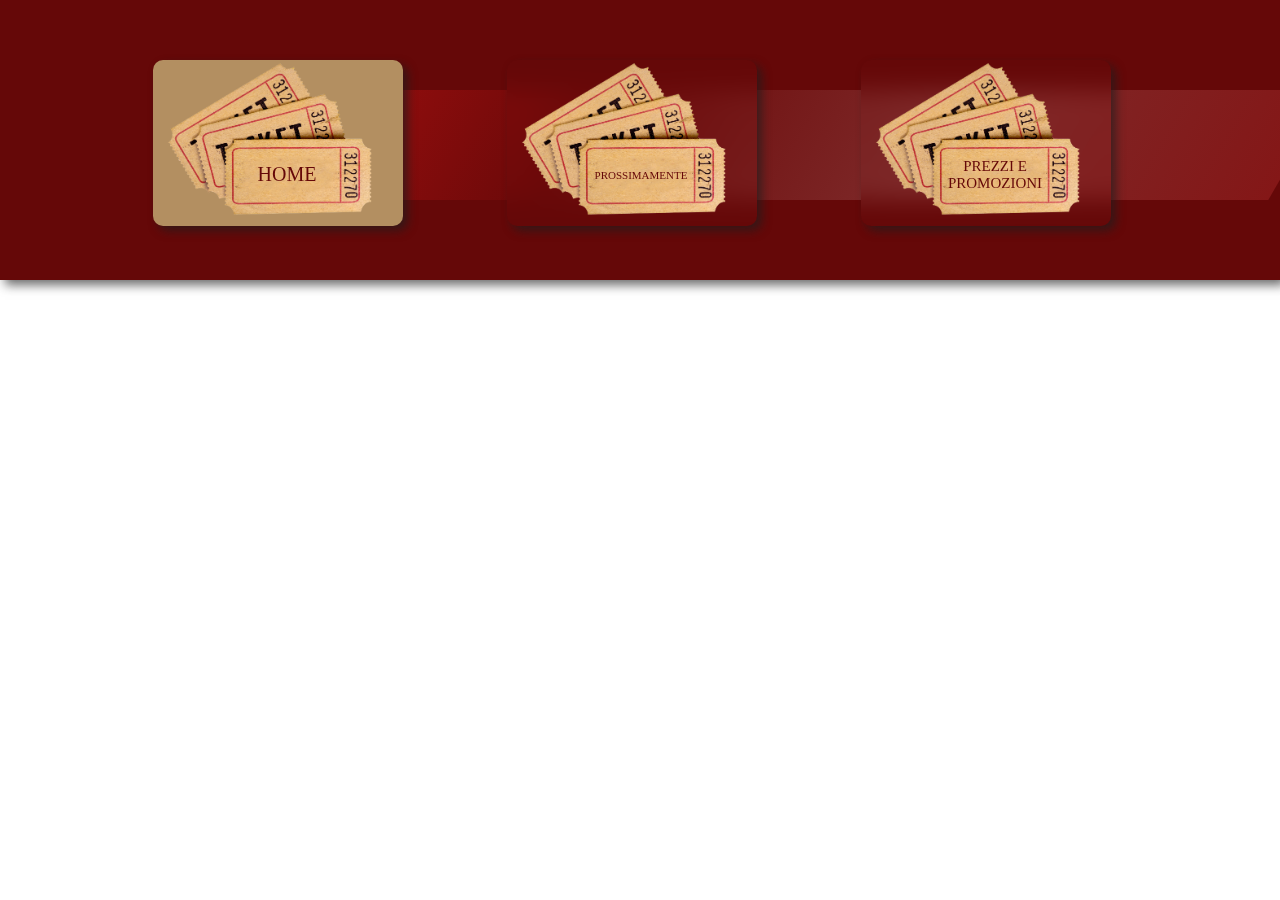
==== index.html @ fdd69c12 "1st commit" ====
<!DOCTYPE html>
<html lang="en">
<head>
    <meta charset="UTF-8">
    <meta http-equiv="X-UA-Compatible" content="IE=edge">
    <meta name="viewport" content="width=device-width, initial-scale=1.0">
    <title>Cinema Golden</title>

    <link rel="stylesheet" href="/style/style.css">
</head>
<body>
    <!-- NAVBAR -->
    <section id="navbar-section">
        <div class="navbar-container">

            <div class="background-line">
                
            </div>
            <div class="navbar-container-link">
                <!-- home -->
               <a id="home-link" name="home-link" href="/index.html">
                <div class="navbar-container-link-element">
                    <label id="home-label" for="home-link">home</label>
                    <img class="current" src="/images/nav ticket section.png" alt="">
                </div>
               </a>
               <!-- prossimamente -->
               <a id="prossimamente-link" name="prossimamente-link" href="/pages/prossimamente.html">
                <div class="navbar-container-link-element">
                    <label id="prossimamente-label" for="prossimamente-link">prossimamente</label>
                    <img src="/images/nav ticket section.png" alt="">
                </div>
               </a>
               <!-- prezzi e promozioni -->
               <a id="prezzi-link" name="prezzi-link" href="/pages/prezzi.html">
                <div class="navbar-container-link-element">
                    <label id="prezzi-label" for="prezzi-link">prezzi e promozioni</label>
                    <img src="/images/nav ticket section.png" alt="">
                </div>
               </a>

            </div>
        </div>
    </section>
</body>
</html>
---- style/style.css ----
* {
  margin: 0;
  padding: 0;
  box-sizing: border-box;
}

#navbar-section .navbar-container {
  background-color: #650808;
  position: fixed;
  width: 100vw;
  height: 280px;
  box-shadow: 5px 5px 10px rgba(30, 30, 30, 0.658);
}
@media screen and (max-width: 768px) {
  #navbar-section .navbar-container {
    height: 200px;
  }
}
#navbar-section .navbar-container .background-line {
  background: linear-gradient(to right, rgb(170, 16, 16), rgb(107, 9, 9), rgb(126, 41, 41), rgb(132, 23, 23));
  height: 110px;
  width: 1100px;
  position: relative;
  top: 90px;
  left: 200px;
  transform: skewX(-30deg);
}
@media screen and (max-width: 768px) {
  #navbar-section .navbar-container .background-line {
    width: 725px;
    height: 63px;
    top: 70px;
    left: 20px;
  }
}
#navbar-section .navbar-container-link {
  display: flex;
  align-items: center;
  justify-content: center;
  position: relative;
  bottom: 50px;
  right: 60px;
}
@media screen and (max-width: 768px) {
  #navbar-section .navbar-container-link {
    bottom: 20px;
  }
}
#navbar-section .navbar-container-link a {
  text-decoration: none;
}
#navbar-section .navbar-container-link a:hover img {
  background-color: #b38f61;
}
#navbar-section .navbar-container-link-element {
  display: flex;
  align-items: center;
}
#navbar-section .navbar-container-link-element img {
  width: 250px;
  z-index: 1;
  border-radius: 10px;
  box-shadow: 5px 5px 10px rgba(30, 30, 30, 0.658);
  -webkit-backdrop-filter: blur(12px);
          backdrop-filter: blur(12px);
}
@media screen and (max-width: 768px) {
  #navbar-section .navbar-container-link-element img {
    width: 170px;
  }
}
#navbar-section .navbar-container-link-element .current {
  background-color: #b38f61;
}
#navbar-section .navbar-container-link-element .current:hover {
  background-color: #8f7048;
}
#navbar-section .navbar-container-link-element label {
  text-transform: uppercase;
  position: relative;
  left: 186px;
  top: 32px;
  z-index: 2;
  cursor: pointer;
  color: #650808;
  width: 104px;
  height: 52px;
  display: flex;
  align-items: center;
  justify-content: center;
  text-align: center;
}
#navbar-section .navbar-container-link-element #home-label {
  font-size: 20px;
}
#navbar-section .navbar-container-link-element #prossimamente-label {
  font-size: 11px;
}
#navbar-section .navbar-container-link-element #prezzi-label {
  font-size: 15px;
}/*# sourceMappingURL=style.css.map */
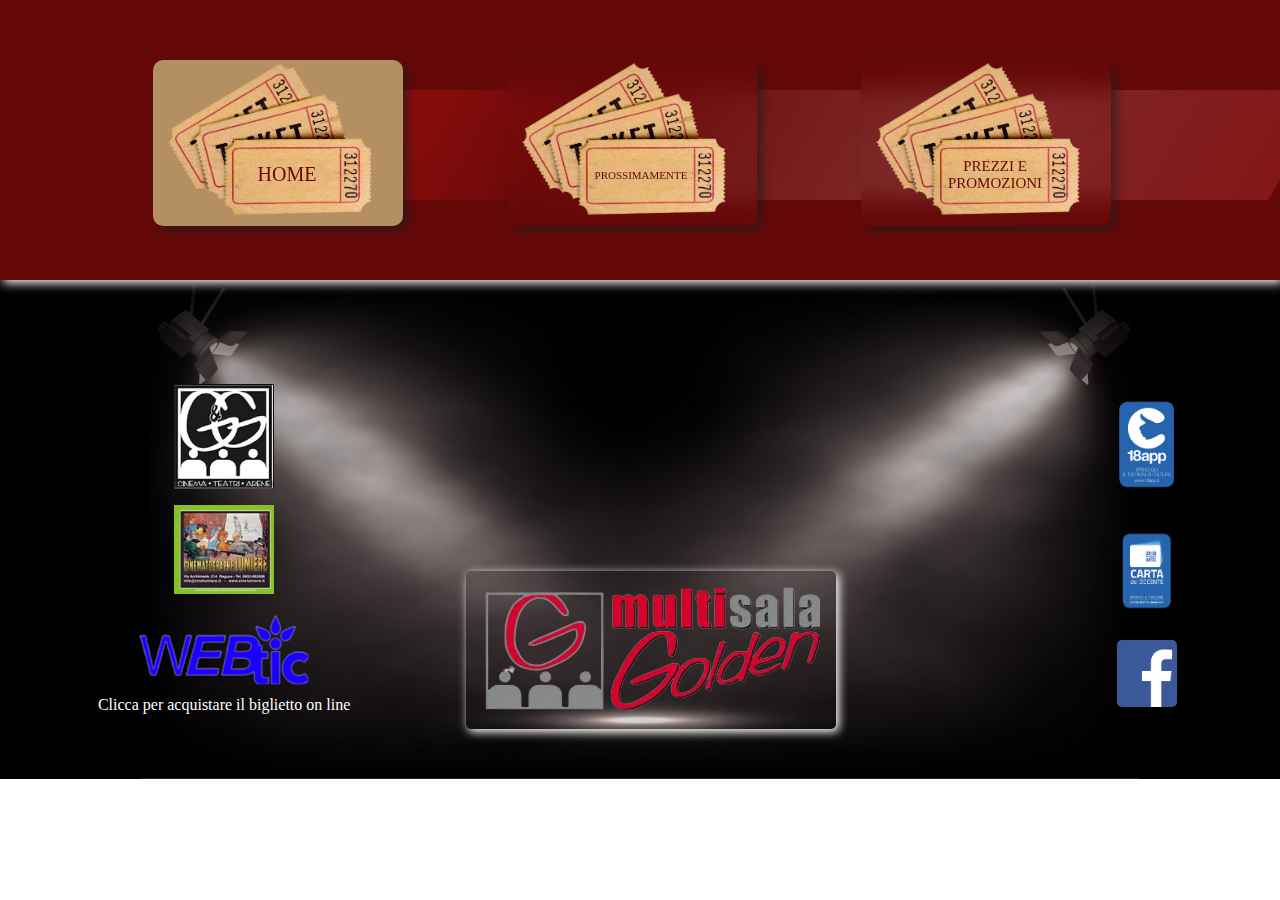
==== commit 7ca3e141: "hero section" ====
--- a/index.html
+++ b/index.html
@@ -42,5 +42,46 @@
             </div>
         </div>
     </section>
+
+<!-- HERO SECTION -->
+    <section id="hero-section">
+        <div class="hero-section-container">
+            <div class="hero-section-container-img">
+                <!-- left -->
+                <div class="hero-section-container-img-left">
+                    <img id="hero-section-black-logo-img" src="/images/black logo .png" alt="black cinema golden logo">
+                    <img id="hero-section-lumiere-img" src="/images/lumiere.png" alt="cinema lumiere">
+                    <!-- prenotazioni -->
+                    <div class="prenotation">
+                        <a id="prenotation-link" name="prenotation-link" href="https://www.webtic.it/#/shopping?action=loadLocal&localId=5353"><img id="hero-section-webtic-img" src="/images/webtic.png" alt="webtic"></a>
+                        <label for="prenotation-link">Clicca per acquistare il biglietto on line</label>
+                    </div>
+                    
+                </div>
+                <!-- center -->
+                <div class="hero-section-container-img-center">
+                    <img id="hero-section-logo-img" src="/images/logo no bg.png" alt="cinema golden logo">
+                </div>
+                <!-- right -->
+                <div class="hero-section-container-img-right">
+                    <!-- 18app -->
+                    <a href="https://www.18app.italia.it/#!/">
+                        <img id="hero-section-18app-img" src="/images/18app.png" alt="18App">
+                    </a>
+                    <!-- carta docente -->
+                    <a href="https://www.cartadeldocente.istruzione.it/#/">
+                        <img id="hero-section-carta-docente-img" src="/images/carta docente.png" alt="carta docente">
+                    </a>
+
+                    <a href="https://www.facebook.com/multisala.golden/">
+                        <img id="hero-section-fb-img" src="/images/fblogo.png" alt="facebook">
+                    </a>
+
+                </div>
+
+               
+            </div>
+        </div>
+    </section>
 </body>
 </html>--- a/style/style.css
+++ b/style/style.css
@@ -2,6 +2,10 @@
   margin: 0;
   padding: 0;
   box-sizing: border-box;
+}
+
+section {
+  overflow: hidden;
 }
 
 #navbar-section .navbar-container {
@@ -9,11 +13,19 @@
   position: fixed;
   width: 100vw;
   height: 280px;
-  box-shadow: 5px 5px 10px rgba(30, 30, 30, 0.658);
+  box-shadow: 2.5px 2.5px 10px #fff;
 }
 @media screen and (max-width: 768px) {
   #navbar-section .navbar-container {
     height: 200px;
+    width: 768px;
+  }
+}
+@media screen and (max-width: 376px) {
+  #navbar-section .navbar-container {
+    height: 520px;
+    width: 375px;
+    position: initial;
   }
 }
 #navbar-section .navbar-container .background-line {
@@ -28,9 +40,32 @@
 @media screen and (max-width: 768px) {
   #navbar-section .navbar-container .background-line {
     width: 725px;
-    height: 63px;
-    top: 70px;
+    height: 100px;
+    top: 57px;
     left: 20px;
+  }
+}
+@media screen and (max-width: 376px) {
+  #navbar-section .navbar-container .background-line {
+    -webkit-animation: up-down 5s alternate infinite;
+            animation: up-down 5s alternate infinite;
+    transition: all 2s;
+  }
+  @-webkit-keyframes up-down {
+    from {
+      top: 57px;
+    }
+    to {
+      top: 370px;
+    }
+  }
+  @keyframes up-down {
+    from {
+      top: 57px;
+    }
+    to {
+      top: 370px;
+    }
   }
 }
 #navbar-section .navbar-container-link {
@@ -43,7 +78,13 @@
 }
 @media screen and (max-width: 768px) {
   #navbar-section .navbar-container-link {
-    bottom: 20px;
+    bottom: 65px;
+  }
+}
+@media screen and (max-width: 376px) {
+  #navbar-section .navbar-container-link {
+    flex-direction: column;
+    gap: 1rem;
   }
 }
 #navbar-section .navbar-container-link a {
@@ -67,6 +108,7 @@
 @media screen and (max-width: 768px) {
   #navbar-section .navbar-container-link-element img {
     width: 170px;
+    padding: 2.5rem;
   }
 }
 #navbar-section .navbar-container-link-element .current {
@@ -90,12 +132,156 @@
   justify-content: center;
   text-align: center;
 }
+@media screen and (max-width: 768px) {
+  #navbar-section .navbar-container-link-element label {
+    top: 47px;
+    left: 140px;
+    color: #f2c78d;
+  }
+}
 #navbar-section .navbar-container-link-element #home-label {
   font-size: 20px;
 }
 #navbar-section .navbar-container-link-element #prossimamente-label {
   font-size: 11px;
 }
+@media screen and (max-width: 768px) {
+  #navbar-section .navbar-container-link-element #prossimamente-label {
+    font-size: 17px;
+  }
+}
 #navbar-section .navbar-container-link-element #prezzi-label {
   font-size: 15px;
+}
+@media screen and (max-width: 768px) {
+  #navbar-section .navbar-container-link-element #prezzi-label {
+    font-size: 13px;
+  }
+}
+
+#hero-section .hero-section-container {
+  width: 100vw;
+  margin-top: 279px;
+  height: 500px;
+  display: flex;
+  align-items: center;
+  background-image: url(/images/dark\ projector\ .jpg);
+  background-repeat: no-repeat;
+  background-position: center;
+  background-size: contain;
+  background-color: black;
+}
+@media screen and (max-width: 768px) {
+  #hero-section .hero-section-container {
+    margin-top: 200px;
+  }
+}
+@media screen and (max-width: 376px) {
+  #hero-section .hero-section-container {
+    margin-top: 0;
+    height: 800px;
+  }
+}
+#hero-section .hero-section-container-img {
+  width: 100vw;
+  display: flex;
+  align-items: center;
+  justify-content: space-around;
+}
+@media screen and (max-width: 376px) {
+  #hero-section .hero-section-container-img {
+    flex-direction: column;
+  }
+}
+#hero-section .hero-section-container-img-left {
+  display: flex;
+  flex-direction: column;
+  align-items: center;
+  padding-top: 2.5rem;
+  gap: 1rem;
+}
+#hero-section .hero-section-container-img-left #hero-section-black-logo-img {
+  width: 100px;
+}
+#hero-section .hero-section-container-img-left #hero-section-lumiere-img {
+  width: 100px;
+}
+#hero-section .hero-section-container-img-left #hero-section-webtic-img {
+  width: 200px;
+}
+#hero-section .hero-section-container-img-left .prenotation {
+  display: flex;
+  align-items: center;
+  justify-content: center;
+  flex-direction: column;
+  color: #fff;
+  -webkit-animation: zoom-in-out 5s ease infinite;
+          animation: zoom-in-out 5s ease infinite;
+}
+@-webkit-keyframes zoom-in-out {
+  0% {
+    transform: scale(0.5, 0.5);
+  }
+  50% {
+    transform: scale(0.7, 0.7);
+  }
+  100% {
+    transform: scale(0.5, 0.5);
+  }
+}
+@keyframes zoom-in-out {
+  0% {
+    transform: scale(0.5, 0.5);
+  }
+  50% {
+    transform: scale(0.7, 0.7);
+  }
+  100% {
+    transform: scale(0.5, 0.5);
+  }
+}
+#hero-section .hero-section-container-img-center {
+  display: flex;
+  align-items: center;
+  justify-content: center;
+}
+#hero-section .hero-section-container-img-center #hero-section-logo-img {
+  width: 370px;
+  position: relative;
+  top: 121px;
+  right: 80px;
+  padding: 1rem;
+  border-radius: 5px;
+  box-shadow: 2.5px 2.5px 10px #fff;
+}
+@media screen and (max-width: 768px) {
+  #hero-section .hero-section-container-img-center #hero-section-logo-img {
+    width: 300px;
+    top: 20px;
+    right: 30px;
+  }
+}
+@media screen and (max-width: 376px) {
+  #hero-section .hero-section-container-img-center #hero-section-logo-img {
+    left: 0px;
+  }
+}
+#hero-section .hero-section-container-img-right {
+  display: flex;
+  flex-direction: column;
+  align-items: center;
+  padding-top: 2.5rem;
+  gap: 1rem;
+}
+#hero-section .hero-section-container-img-right img {
+  width: 70px;
+}
+#hero-section .hero-section-container-img-right #hero-section-fb-img {
+  width: 60px;
+  border-radius: 5px;
+}
+@media screen and (max-width: 376px) {
+  #hero-section .hero-section-container-img-right {
+    flex-direction: row;
+  }
 }/*# sourceMappingURL=style.css.map */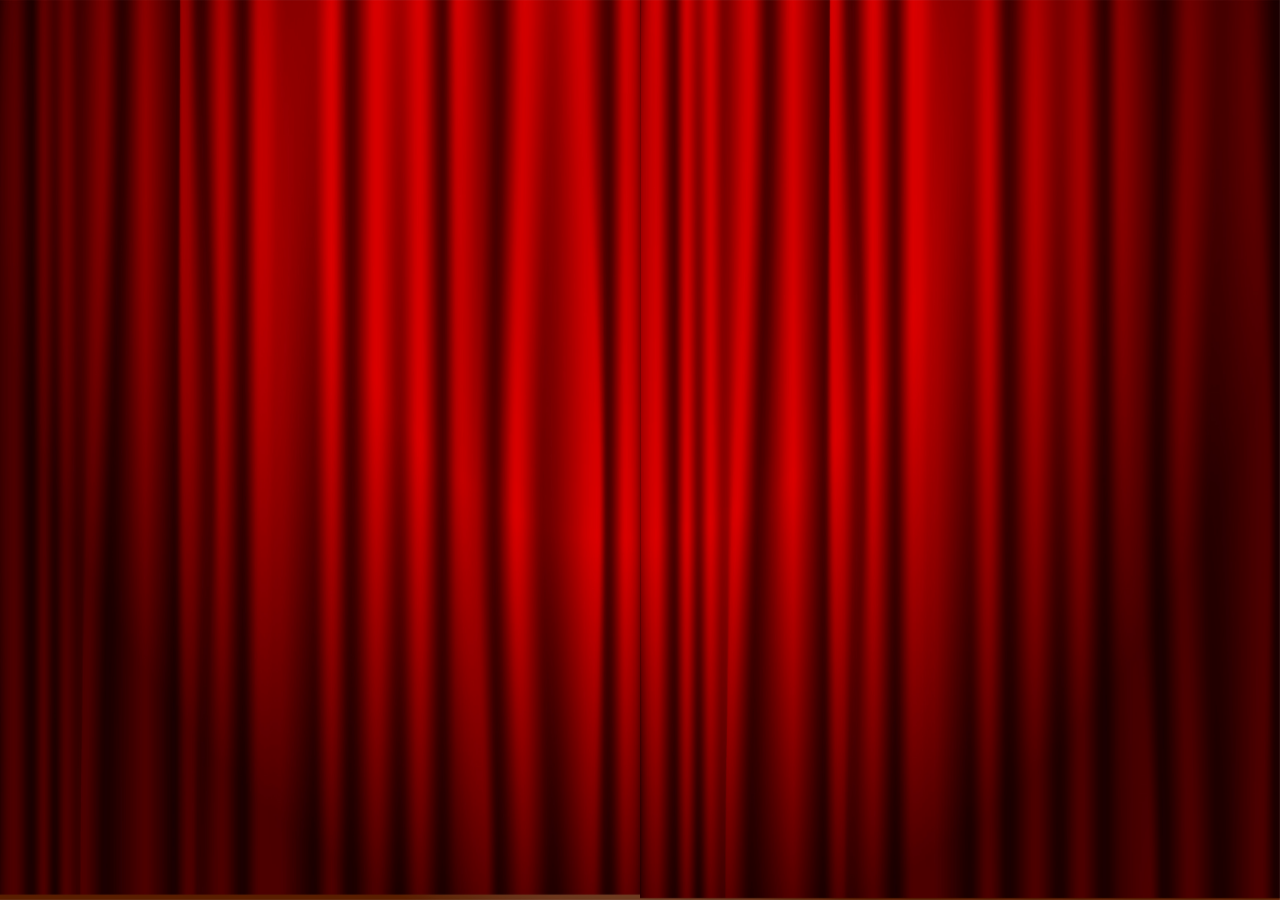
==== commit 1a6fba93: "curtain effect added" ====
--- a/index.html
+++ b/index.html
@@ -9,6 +9,10 @@
     <link rel="stylesheet" href="/style/style.css">
 </head>
 <body>
+    <div class="curtain">
+        <img class="curtain-panel-left" src="/images/curtain left.jpg" alt="">
+        <img class="curtain-panel-right" src="/images/curtain right.jpg" alt="">
+    </div>
     <!-- NAVBAR -->
     <section id="navbar-section">
         <div class="navbar-container">
--- a/style/style.css
+++ b/style/style.css
@@ -284,4 +284,118 @@
   #hero-section .hero-section-container-img-right {
     flex-direction: row;
   }
+}
+
+.curtain {
+  display: flex;
+  align-items: center;
+  position: fixed;
+  z-index: 5;
+  overflow: hidden;
+  -webkit-animation: go-back 10s ease forwards;
+          animation: go-back 10s ease forwards;
+}
+@-webkit-keyframes go-back {
+  from {
+    z-index: 5;
+  }
+  to {
+    z-index: -1;
+  }
+}
+@keyframes go-back {
+  from {
+    z-index: 5;
+  }
+  to {
+    z-index: -1;
+  }
+}
+.curtain img {
+  width: 50vw;
+  height: 100vh;
+}
+.curtain .curtain-panel-left {
+  position: relative;
+  right: 0;
+  -webkit-animation: open-curtain-left 5s ease forwards;
+          animation: open-curtain-left 5s ease forwards;
+}
+@media screen and (max-width: 768px) {
+  .curtain .curtain-panel-left {
+    -webkit-animation-duration: 10s;
+            animation-duration: 10s;
+  }
+}
+@-webkit-keyframes open-curtain-left {
+  0% {
+    right: 0;
+  }
+  25% {
+    right: 350px;
+  }
+  50% {
+    right: 560px;
+  }
+  100% {
+    right: 860px;
+    display: none;
+  }
+}
+@keyframes open-curtain-left {
+  0% {
+    right: 0;
+  }
+  25% {
+    right: 350px;
+  }
+  50% {
+    right: 560px;
+  }
+  100% {
+    right: 860px;
+    display: none;
+  }
+}
+.curtain .curtain-panel-right {
+  position: relative;
+  left: 0;
+  -webkit-animation: open-curtain-right 5s ease forwards;
+          animation: open-curtain-right 5s ease forwards;
+}
+@media screen and (max-width: 768px) {
+  .curtain .curtain-panel-right {
+    -webkit-animation-duration: 10s;
+            animation-duration: 10s;
+  }
+}
+@-webkit-keyframes open-curtain-right {
+  0% {
+    left: 0;
+  }
+  25% {
+    left: 350px;
+  }
+  50% {
+    left: 560px;
+  }
+  100% {
+    left: 860px;
+    display: none;
+  }
+}
+@keyframes open-curtain-right {
+  0% {
+    left: 0;
+  }
+  25% {
+    left: 350px;
+  }
+  50% {
+    left: 560px;
+  }
+  100% {
+    left: 860px;
+    display: none;
+  }
 }/*# sourceMappingURL=style.css.map */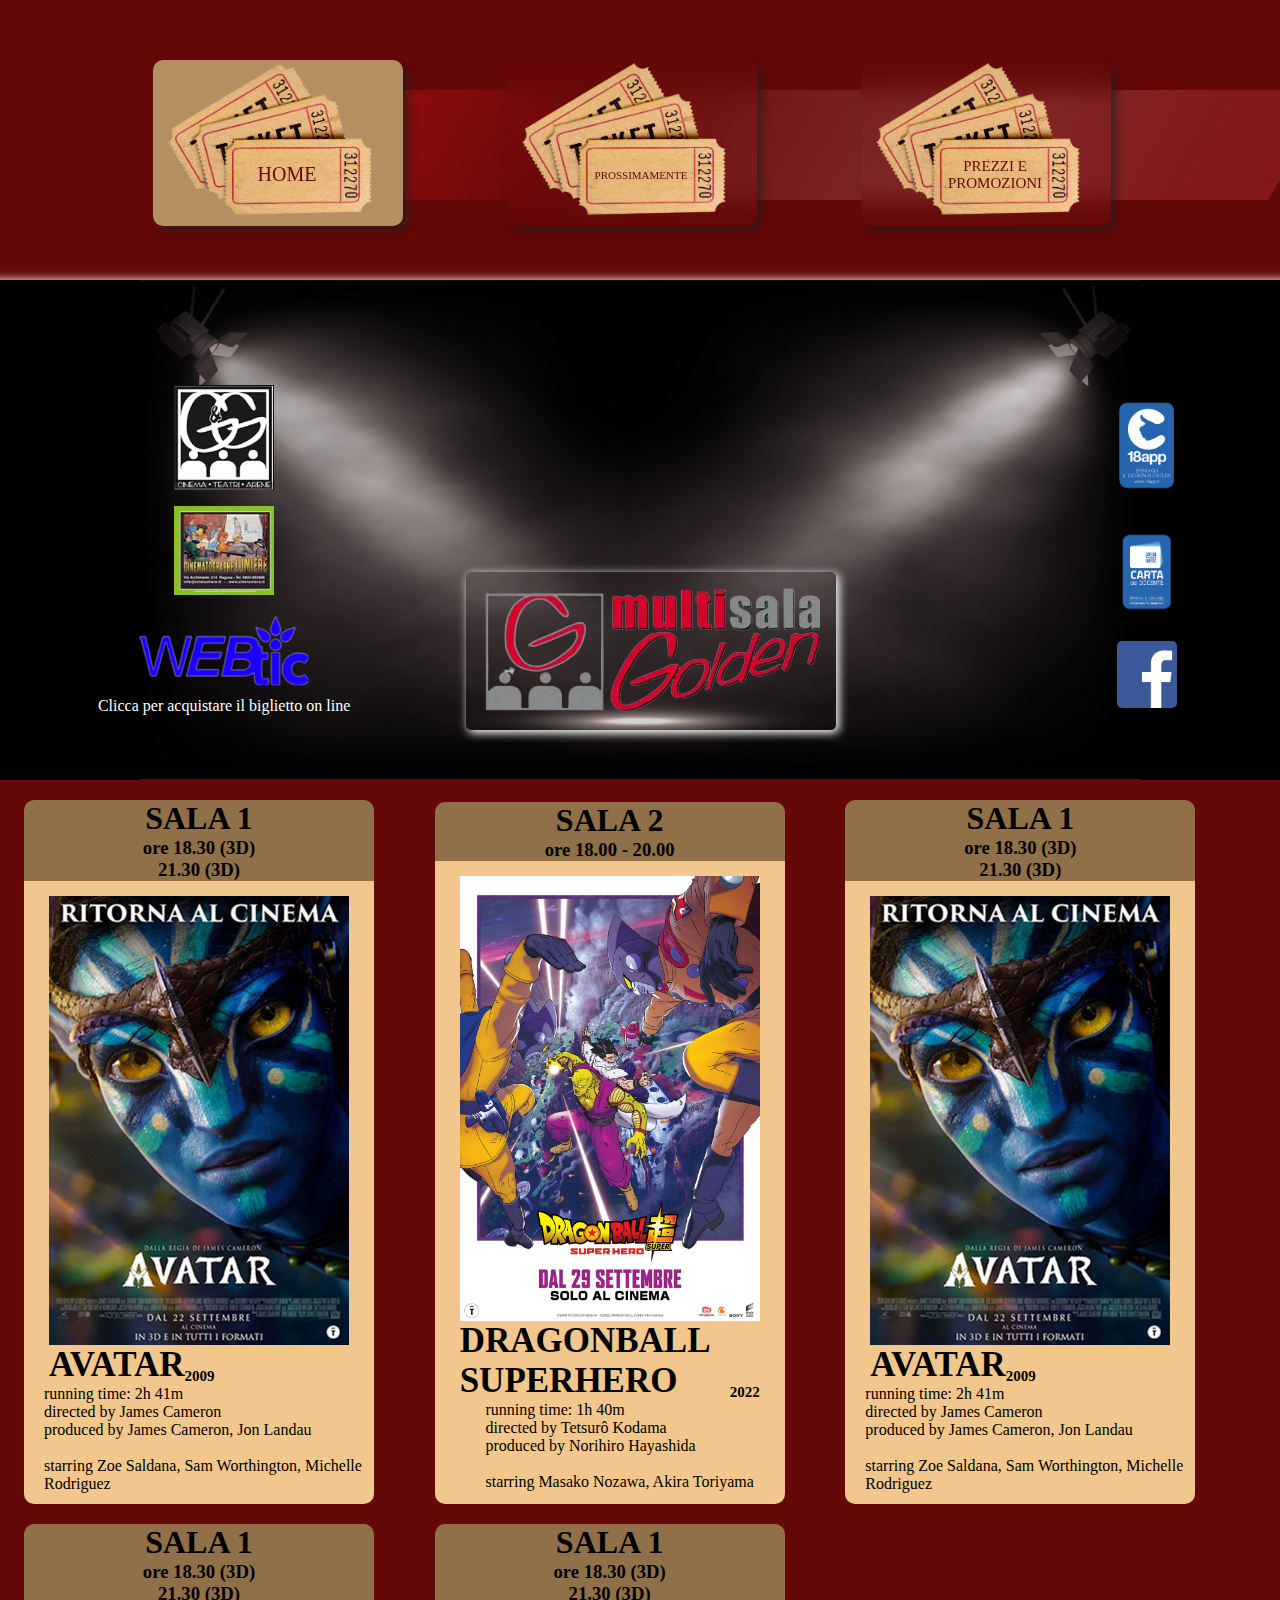
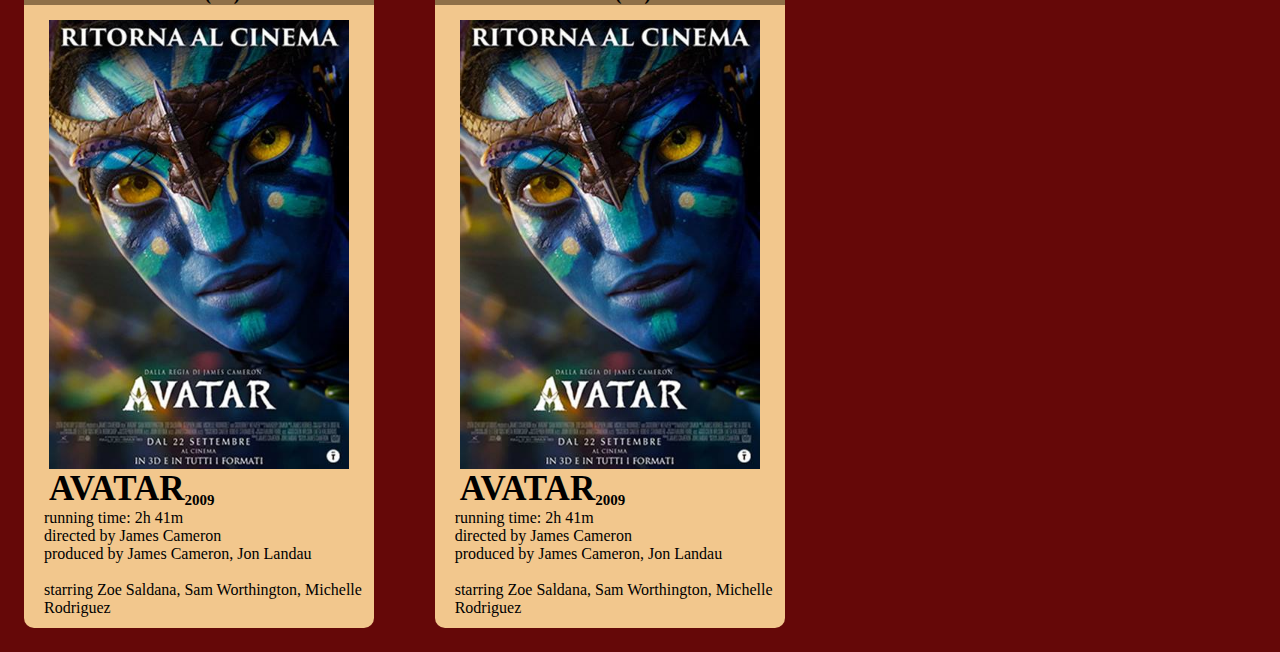
==== commit 35a21d35: "added hero section" ====
--- a/index.html
+++ b/index.html
@@ -9,11 +9,15 @@
     <link rel="stylesheet" href="/style/style.css">
 </head>
 <body>
-    <div class="curtain">
+
+<!-- CURTAIN -->
+
+    <!-- <div class="curtain">
         <img class="curtain-panel-left" src="/images/curtain left.jpg" alt="">
         <img class="curtain-panel-right" src="/images/curtain right.jpg" alt="">
-    </div>
-    <!-- NAVBAR -->
+    </div> -->
+
+<!-- NAVBAR -->
     <section id="navbar-section">
         <div class="navbar-container">
 
@@ -87,5 +91,139 @@
             </div>
         </div>
     </section>
+
+<!-- FILM SECTION -->
+
+    <section id="film-section">
+        <div class="film-section-container">
+            <!-- 1 film -->
+            <div class="film-section-container-info">
+                <div class="film-card-hour">
+                    <h1>SALA 1</h1>
+                    <h3>
+                        ore 18.30 (3D) <br>
+                        21.30 (3D)
+                    </h3>
+                </div>
+                <div class="film-section-container-card">
+                    <img src="/images/avatar.jpg" alt="avatar">
+                    <div class="film-title-year">
+                        <h1 class="film-title">avatar</h1>
+                        <h5>2009</h5>
+                    </div>
+                    <p class="film-detail">
+                        running time: 2h 41m   <br>
+                        directed by James Cameron <br>
+                        produced by James Cameron, Jon Landau <br>
+                        <br>
+                        starring Zoe Saldana, Sam Worthington, Michelle Rodriguez
+                    </p>
+                </div>
+            </div>
+
+             <!-- 2 film -->
+             <div class="film-section-container-info">
+                <div class="film-card-hour">
+                    <h1>SALA 2</h1>
+                    <h3>
+                        ore 18.00 - 20.00
+                    </h3>
+                </div>
+                <div class="film-section-container-card">
+                    <img src="/images/db super hero.jpg" alt="dragonball superhero">
+                    <div class="film-title-year">
+                        <h1 class="film-title">dragonball superhero</h1>
+                        <h5>2022</h5>
+                    </div>
+                    <p class="film-detail">
+                        running time: 1h 40m   <br>
+                        directed by Tetsurô Kodama <br>
+                        produced by Norihiro Hayashida <br>
+                        <br>
+                        starring Masako Nozawa, Akira Toriyama
+                    </p>
+                </div>
+            </div>
+
+            <!-- 3 film -->
+            <div class="film-section-container-info">
+                <div class="film-card-hour">
+                    <h1>SALA 1</h1>
+                    <h3>
+                        ore 18.30 (3D) <br>
+                        21.30 (3D)
+                    </h3>
+                </div>
+                <div class="film-section-container-card">
+                    <img src="/images/avatar.jpg" alt="avatar">
+                    <div class="film-title-year">
+                        <h1 class="film-title">avatar</h1>
+                        <h5>2009</h5>
+                    </div>
+                    <p class="film-detail">
+                        running time: 2h 41m   <br>
+                        directed by James Cameron <br>
+                        produced by James Cameron, Jon Landau <br>
+                        <br>
+                        starring Zoe Saldana, Sam Worthington, Michelle Rodriguez
+                    </p>
+                </div>
+            </div>
+           
+            <!-- 4 film -->
+            <div class="film-section-container-info">
+                <div class="film-card-hour">
+                    <h1>SALA 1</h1>
+                    <h3>
+                        ore 18.30 (3D) <br>
+                        21.30 (3D)
+                    </h3>
+                </div>
+                <div class="film-section-container-card">
+                    <img src="/images/avatar.jpg" alt="avatar">
+                    <div class="film-title-year">
+                        <h1 class="film-title">avatar</h1>
+                        <h5>2009</h5>
+                    </div>
+                    <p class="film-detail">
+                        running time: 2h 41m   <br>
+                        directed by James Cameron <br>
+                        produced by James Cameron, Jon Landau <br>
+                        <br>
+                        starring Zoe Saldana, Sam Worthington, Michelle Rodriguez
+                    </p>
+                </div>
+            </div>
+
+            <!-- 5 film -->
+            <div class="film-section-container-info">
+                <div class="film-card-hour">
+                    <h1>SALA 1</h1>
+                    <h3>
+                        ore 18.30 (3D) <br>
+                        21.30 (3D)
+                    </h3>
+                </div>
+                <div class="film-section-container-card">
+                    <img src="/images/avatar.jpg" alt="avatar">
+                    <div class="film-title-year">
+                        <h1 class="film-title">avatar</h1>
+                        <h5>2009</h5>
+                    </div>
+                    <p class="film-detail">
+                        running time: 2h 41m   <br>
+                        directed by James Cameron <br>
+                        produced by James Cameron, Jon Landau <br>
+                        <br>
+                        starring Zoe Saldana, Sam Worthington, Michelle Rodriguez
+                    </p>
+                </div>
+            </div>
+
+
+
+        </div>
+    </section>
+
 </body>
 </html>--- a/style/style.css
+++ b/style/style.css
@@ -10,10 +10,9 @@
 
 #navbar-section .navbar-container {
   background-color: #650808;
-  position: fixed;
   width: 100vw;
   height: 280px;
-  box-shadow: 2.5px 2.5px 10px #fff;
+  box-shadow: inset 0 -10px 10px -10px #fff;
 }
 @media screen and (max-width: 768px) {
   #navbar-section .navbar-container {
@@ -25,7 +24,6 @@
   #navbar-section .navbar-container {
     height: 520px;
     width: 375px;
-    position: initial;
   }
 }
 #navbar-section .navbar-container .background-line {
@@ -161,7 +159,6 @@
 
 #hero-section .hero-section-container {
   width: 100vw;
-  margin-top: 279px;
   height: 500px;
   display: flex;
   align-items: center;
@@ -171,14 +168,8 @@
   background-size: contain;
   background-color: black;
 }
-@media screen and (max-width: 768px) {
+@media screen and (max-width: 376px) {
   #hero-section .hero-section-container {
-    margin-top: 200px;
-  }
-}
-@media screen and (max-width: 376px) {
-  #hero-section .hero-section-container {
-    margin-top: 0;
     height: 800px;
   }
 }
@@ -398,4 +389,61 @@
     left: 860px;
     display: none;
   }
+}
+
+#film-section .film-section-container {
+  display: grid;
+  grid-template-columns: repeat(3, 1fr);
+  row-gap: 1.5rem;
+  background-color: #650808;
+  padding: 1.5rem;
+}
+#film-section .film-section-container-info {
+  background-color: #f2c78d;
+  display: flex;
+  align-items: center;
+  justify-content: center;
+  flex-direction: column;
+  height: 700px;
+  width: 350px;
+  border-radius: 10px;
+}
+#film-section .film-section-container-info .film-card-hour {
+  display: flex;
+  align-items: center;
+  justify-content: center;
+  flex-direction: column;
+  background-color: #8f7048;
+  position: relative;
+  bottom: 15px;
+  width: 350px;
+  border-radius: 10px 10px 0 0;
+}
+#film-section .film-section-container-info .film-card-hour h3 {
+  text-align: center;
+}
+#film-section .film-section-container-info .film-section-container-card {
+  display: flex;
+  align-items: center;
+  justify-content: center;
+  flex-direction: column;
+}
+#film-section .film-section-container-info .film-section-container-card img {
+  width: 300px;
+}
+#film-section .film-section-container-info .film-section-container-card .film-title-year {
+  display: flex;
+  align-items: flex-end;
+  width: 300px;
+}
+#film-section .film-section-container-info .film-section-container-card .film-title-year .film-title {
+  font-size: 35px;
+  text-transform: uppercase;
+  text-align: left;
+}
+#film-section .film-section-container-info .film-section-container-card .film-title-year h5 {
+  font-size: 15px;
+}
+#film-section .film-section-container-info .film-section-container-card .film-detail {
+  padding-left: 1.25rem;
 }/*# sourceMappingURL=style.css.map */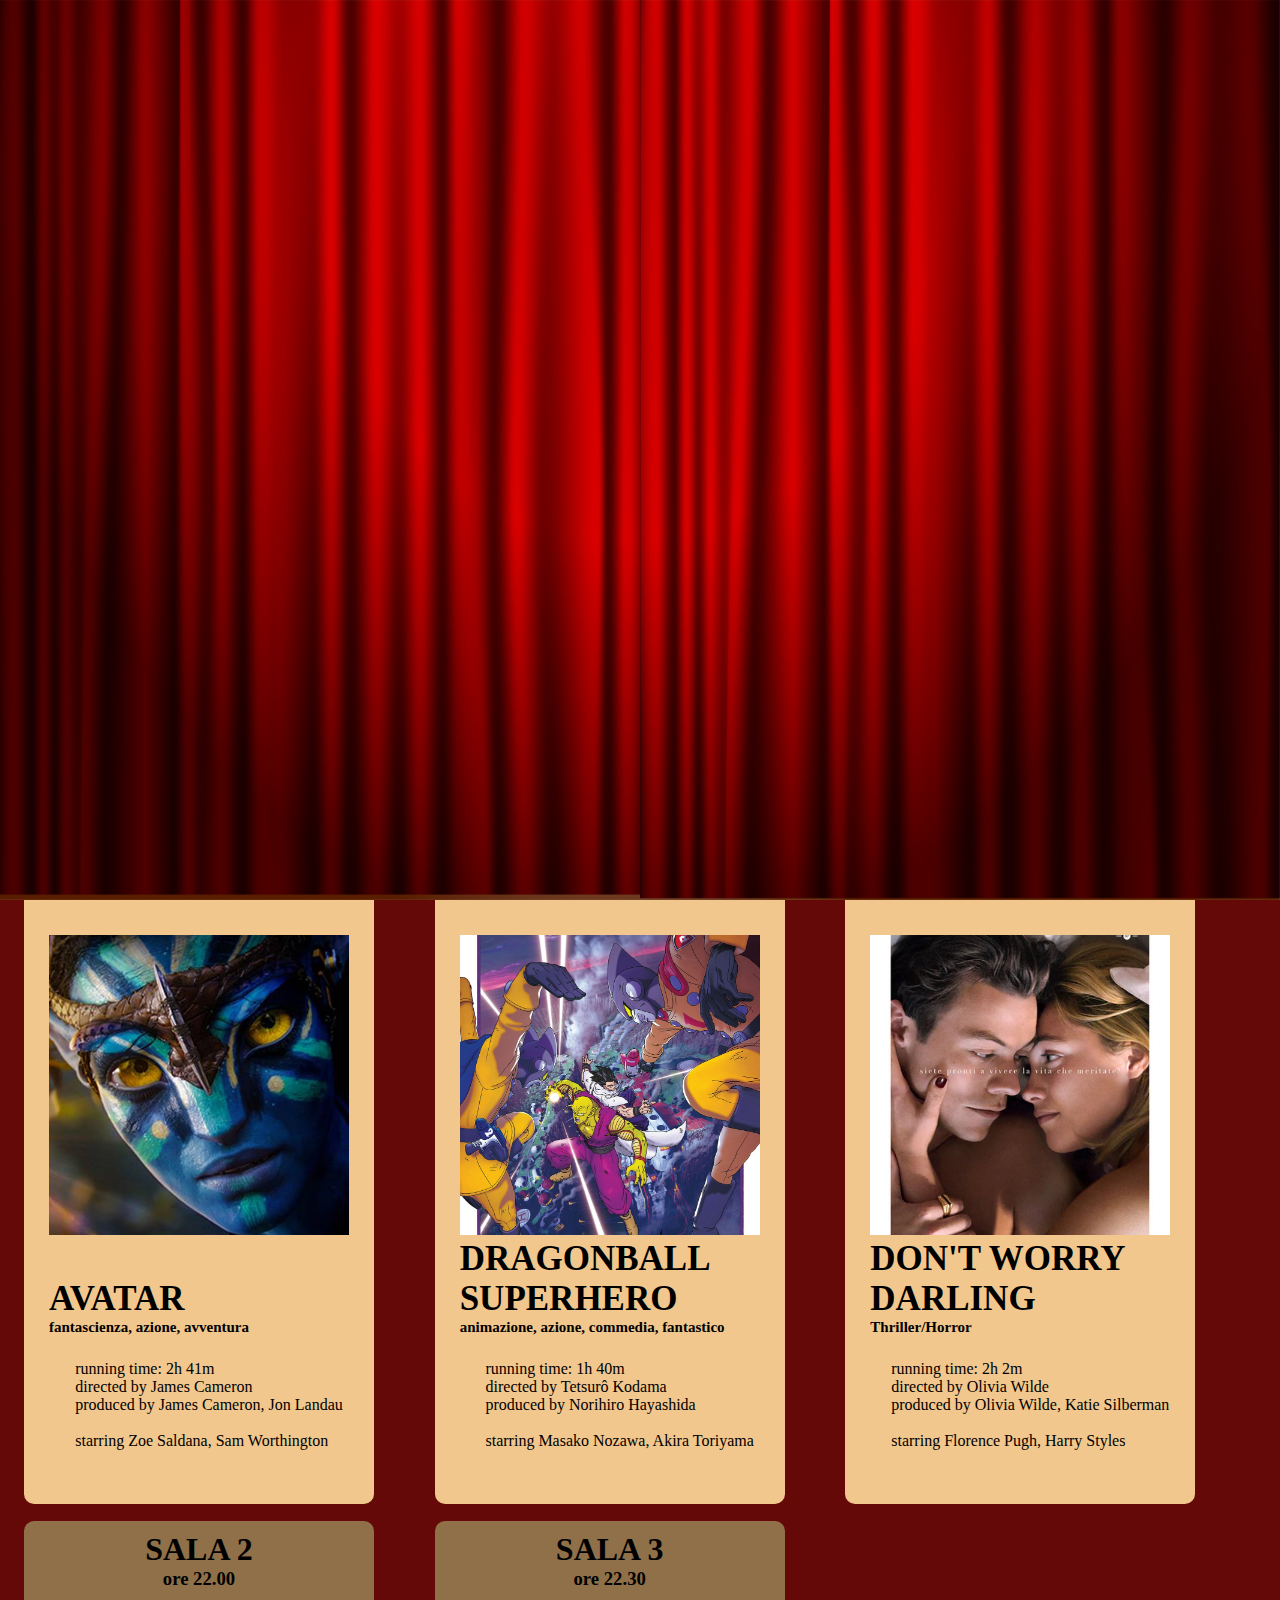
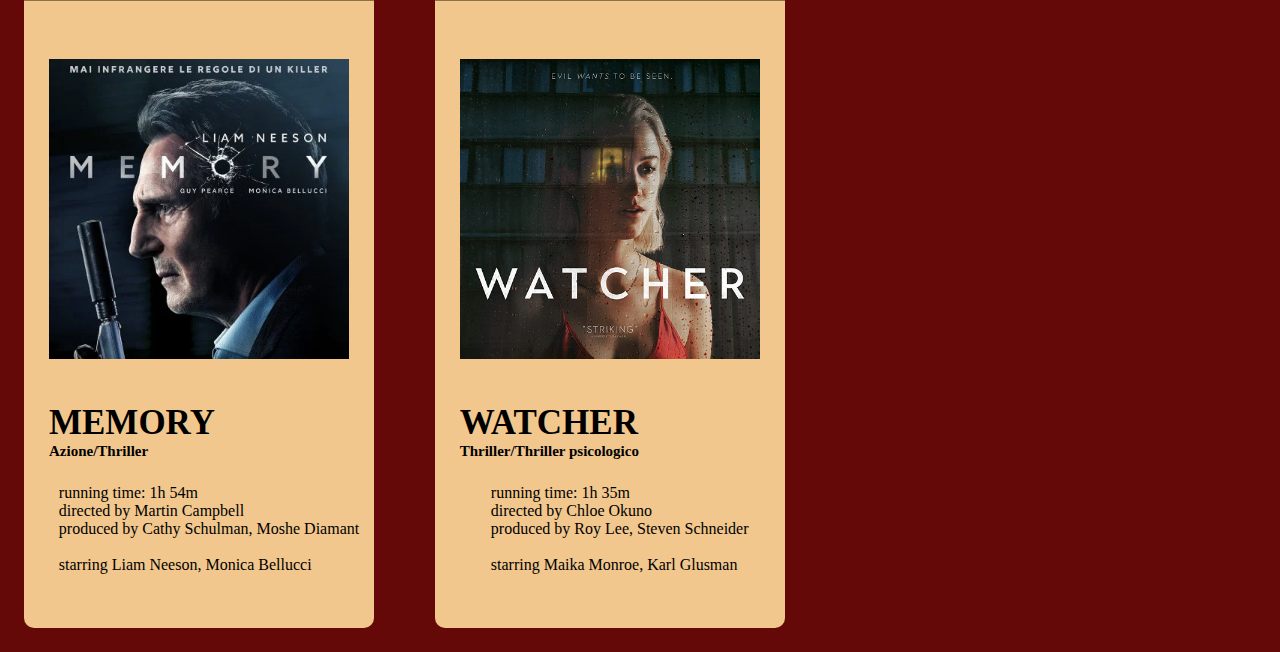
==== commit e712c912: "film-section complete" ====
--- a/index.html
+++ b/index.html
@@ -12,10 +12,10 @@
 
 <!-- CURTAIN -->
 
-    <!-- <div class="curtain">
+    <div class="curtain">
         <img class="curtain-panel-left" src="/images/curtain left.jpg" alt="">
         <img class="curtain-panel-right" src="/images/curtain right.jpg" alt="">
-    </div> -->
+    </div>
 
 <!-- NAVBAR -->
     <section id="navbar-section">
@@ -106,17 +106,17 @@
                     </h3>
                 </div>
                 <div class="film-section-container-card">
-                    <img src="/images/avatar.jpg" alt="avatar">
-                    <div class="film-title-year">
+                    <div id="film-1-poster" class="film-img"></div>
+                    <div class="film-title-gender">
                         <h1 class="film-title">avatar</h1>
-                        <h5>2009</h5>
+                        <h5>fantascienza, azione, avventura</h5>
                     </div>
                     <p class="film-detail">
                         running time: 2h 41m   <br>
                         directed by James Cameron <br>
                         produced by James Cameron, Jon Landau <br>
                         <br>
-                        starring Zoe Saldana, Sam Worthington, Michelle Rodriguez
+                        starring Zoe Saldana, Sam Worthington
                     </p>
                 </div>
             </div>
@@ -126,14 +126,15 @@
                 <div class="film-card-hour">
                     <h1>SALA 2</h1>
                     <h3>
-                        ore 18.00 - 20.00
-                    </h3>
-                </div>
-                <div class="film-section-container-card">
-                    <img src="/images/db super hero.jpg" alt="dragonball superhero">
-                    <div class="film-title-year">
+                        ore 18.00 <br>
+                        ore 20.00 
+                    </h3>
+                </div>
+                <div class="film-section-container-card">
+                    <div id="film-2-poster" class="film-img"></div>
+                    <div class="film-title-gender">
                         <h1 class="film-title">dragonball superhero</h1>
-                        <h5>2022</h5>
+                        <h5>animazione, azione, commedia, fantastico</h5>
                     </div>
                     <p class="film-detail">
                         running time: 1h 40m   <br>
@@ -148,24 +149,25 @@
             <!-- 3 film -->
             <div class="film-section-container-info">
                 <div class="film-card-hour">
-                    <h1>SALA 1</h1>
-                    <h3>
-                        ore 18.30 (3D) <br>
-                        21.30 (3D)
-                    </h3>
-                </div>
-                <div class="film-section-container-card">
-                    <img src="/images/avatar.jpg" alt="avatar">
-                    <div class="film-title-year">
-                        <h1 class="film-title">avatar</h1>
-                        <h5>2009</h5>
-                    </div>
-                    <p class="film-detail">
-                        running time: 2h 41m   <br>
-                        directed by James Cameron <br>
-                        produced by James Cameron, Jon Landau <br>
-                        <br>
-                        starring Zoe Saldana, Sam Worthington, Michelle Rodriguez
+                    <h1>SALA 3</h1>
+                    <h3>
+                        ore 18.00<br>
+                        ore 20.15
+                    </h3>
+                </div>
+                <div class="film-section-container-card">
+                    <div id="film-3-poster" class="film-img"></div>
+
+                    <div class="film-title-gender">
+                        <h1 class="film-title">Don't Worry Darling</h1>
+                        <h5>Thriller/Horror</h5>
+                    </div>
+                    <p class="film-detail">
+                        running time: 2h 2m   <br>
+                        directed by Olivia Wilde <br>
+                        produced by Olivia Wilde, Katie Silberman <br>
+                        <br>
+                        starring Florence Pugh, Harry Styles
                     </p>
                 </div>
             </div>
@@ -173,24 +175,24 @@
             <!-- 4 film -->
             <div class="film-section-container-info">
                 <div class="film-card-hour">
-                    <h1>SALA 1</h1>
-                    <h3>
-                        ore 18.30 (3D) <br>
-                        21.30 (3D)
-                    </h3>
-                </div>
-                <div class="film-section-container-card">
-                    <img src="/images/avatar.jpg" alt="avatar">
-                    <div class="film-title-year">
-                        <h1 class="film-title">avatar</h1>
-                        <h5>2009</h5>
-                    </div>
-                    <p class="film-detail">
-                        running time: 2h 41m   <br>
-                        directed by James Cameron <br>
-                        produced by James Cameron, Jon Landau <br>
-                        <br>
-                        starring Zoe Saldana, Sam Worthington, Michelle Rodriguez
+                    <h1>SALA 2</h1>
+                    <h3>
+                        ore 22.00
+                    </h3>
+                </div>
+                <div class="film-section-container-card">
+                    <div id="film-4-poster" class="film-img"></div>
+
+                    <div class="film-title-gender">
+                        <h1 class="film-title">memory</h1>
+                        <h5>Azione/Thriller</h5>
+                    </div>
+                    <p class="film-detail">
+                        running time: 1h 54m   <br>
+                        directed by Martin Campbell <br>
+                        produced by Cathy Schulman, Moshe Diamant <br>
+                        <br>
+                        starring Liam Neeson, Monica Bellucci
                     </p>
                 </div>
             </div>
@@ -198,24 +200,24 @@
             <!-- 5 film -->
             <div class="film-section-container-info">
                 <div class="film-card-hour">
-                    <h1>SALA 1</h1>
-                    <h3>
-                        ore 18.30 (3D) <br>
-                        21.30 (3D)
-                    </h3>
-                </div>
-                <div class="film-section-container-card">
-                    <img src="/images/avatar.jpg" alt="avatar">
-                    <div class="film-title-year">
-                        <h1 class="film-title">avatar</h1>
-                        <h5>2009</h5>
-                    </div>
-                    <p class="film-detail">
-                        running time: 2h 41m   <br>
-                        directed by James Cameron <br>
-                        produced by James Cameron, Jon Landau <br>
-                        <br>
-                        starring Zoe Saldana, Sam Worthington, Michelle Rodriguez
+                    <h1>SALA 3</h1>
+                    <h3>
+                        ore 22.30
+                    </h3>
+                </div>
+                <div class="film-section-container-card">
+                    <div id="film-5-poster" class="film-img"></div>
+
+                    <div class="film-title-gender">
+                        <h1 class="film-title">watcher</h1>
+                        <h5>Thriller/Thriller psicologico</h5>
+                    </div>
+                    <p class="film-detail">
+                        running time: 1h 35m   <br>
+                        directed by Chloe Okuno <br>
+                        produced by Roy Lee, Steven Schneider <br>
+                        <br>
+                        starring Maika Monroe, Karl Glusman
                     </p>
                 </div>
             </div>
--- a/style/style.css
+++ b/style/style.css
@@ -398,6 +398,16 @@
   background-color: #650808;
   padding: 1.5rem;
 }
+@media screen and (max-width: 768px) {
+  #film-section .film-section-container {
+    grid-template-columns: repeat(2, 1fr);
+  }
+}
+@media screen and (max-width: 376px) {
+  #film-section .film-section-container {
+    grid-template-columns: repeat(1, 1fr);
+  }
+}
 #film-section .film-section-container-info {
   background-color: #f2c78d;
   display: flex;
@@ -408,6 +418,11 @@
   width: 350px;
   border-radius: 10px;
 }
+@media screen and (max-width: 376px) {
+  #film-section .film-section-container-info {
+    width: 300px;
+  }
+}
 #film-section .film-section-container-info .film-card-hour {
   display: flex;
   align-items: center;
@@ -415,9 +430,15 @@
   flex-direction: column;
   background-color: #8f7048;
   position: relative;
-  bottom: 15px;
+  bottom: 62px;
   width: 350px;
+  height: 80px;
   border-radius: 10px 10px 0 0;
+}
+@media screen and (max-width: 376px) {
+  #film-section .film-section-container-info .film-card-hour {
+    width: 300px;
+  }
 }
 #film-section .film-section-container-info .film-card-hour h3 {
   text-align: center;
@@ -428,21 +449,72 @@
   justify-content: center;
   flex-direction: column;
 }
-#film-section .film-section-container-info .film-section-container-card img {
+#film-section .film-section-container-info .film-section-container-card #film-1-poster {
+  background-image: url(/images/avatar.jpg);
+  background-size: cover;
+  background-position: 0 -31px;
+}
+#film-section .film-section-container-info .film-section-container-card #film-2-poster {
+  background-image: url(/images/db\ super\ hero.jpg);
+  background-size: cover;
+  background-position: 0 -31px;
+}
+#film-section .film-section-container-info .film-section-container-card #film-3-poster {
+  background-image: url(/images/dont\ worry\ darling\ .jpg);
+  background-size: cover;
+  background-position: 0 -68px;
+}
+#film-section .film-section-container-info .film-section-container-card #film-4-poster {
+  background-image: url(/images/memory.jpg);
+  background-size: cover;
+  background-position: 0 -5px;
+}
+#film-section .film-section-container-info .film-section-container-card #film-5-poster {
+  background-image: url(/images/watcher.jpg);
+  background-size: cover;
+  background-position: 0 -18px;
+}
+#film-section .film-section-container-info .film-section-container-card .film-img {
   width: 300px;
-}
-#film-section .film-section-container-info .film-section-container-card .film-title-year {
-  display: flex;
-  align-items: flex-end;
+  height: 300px;
+  position: relative;
+  bottom: 4px;
+}
+@media screen and (max-width: 376px) {
+  #film-section .film-section-container-info .film-section-container-card .film-img {
+    width: 290px;
+    height: 290px;
+  }
+}
+#film-section .film-section-container-info .film-section-container-card .film-title-gender {
+  display: flex;
+  flex-direction: column;
   width: 300px;
-}
-#film-section .film-section-container-info .film-section-container-card .film-title-year .film-title {
+  margin-bottom: 1.5rem;
+}
+#film-section .film-section-container-info .film-section-container-card .film-title-gender .film-title {
   font-size: 35px;
   text-transform: uppercase;
   text-align: left;
-}
-#film-section .film-section-container-info .film-section-container-card .film-title-year h5 {
+  height: 80px;
+  width: 270px;
+  display: flex;
+  align-items: flex-end;
+}
+@media screen and (max-width: 376px) {
+  #film-section .film-section-container-info .film-section-container-card .film-title-gender .film-title {
+    text-align: center;
+    width: 300px;
+    justify-content: center;
+  }
+}
+#film-section .film-section-container-info .film-section-container-card .film-title-gender h5 {
   font-size: 15px;
+}
+@media screen and (max-width: 376px) {
+  #film-section .film-section-container-info .film-section-container-card .film-title-gender h5 {
+    text-align: center;
+  }
 }
 #film-section .film-section-container-info .film-section-container-card .film-detail {
   padding-left: 1.25rem;
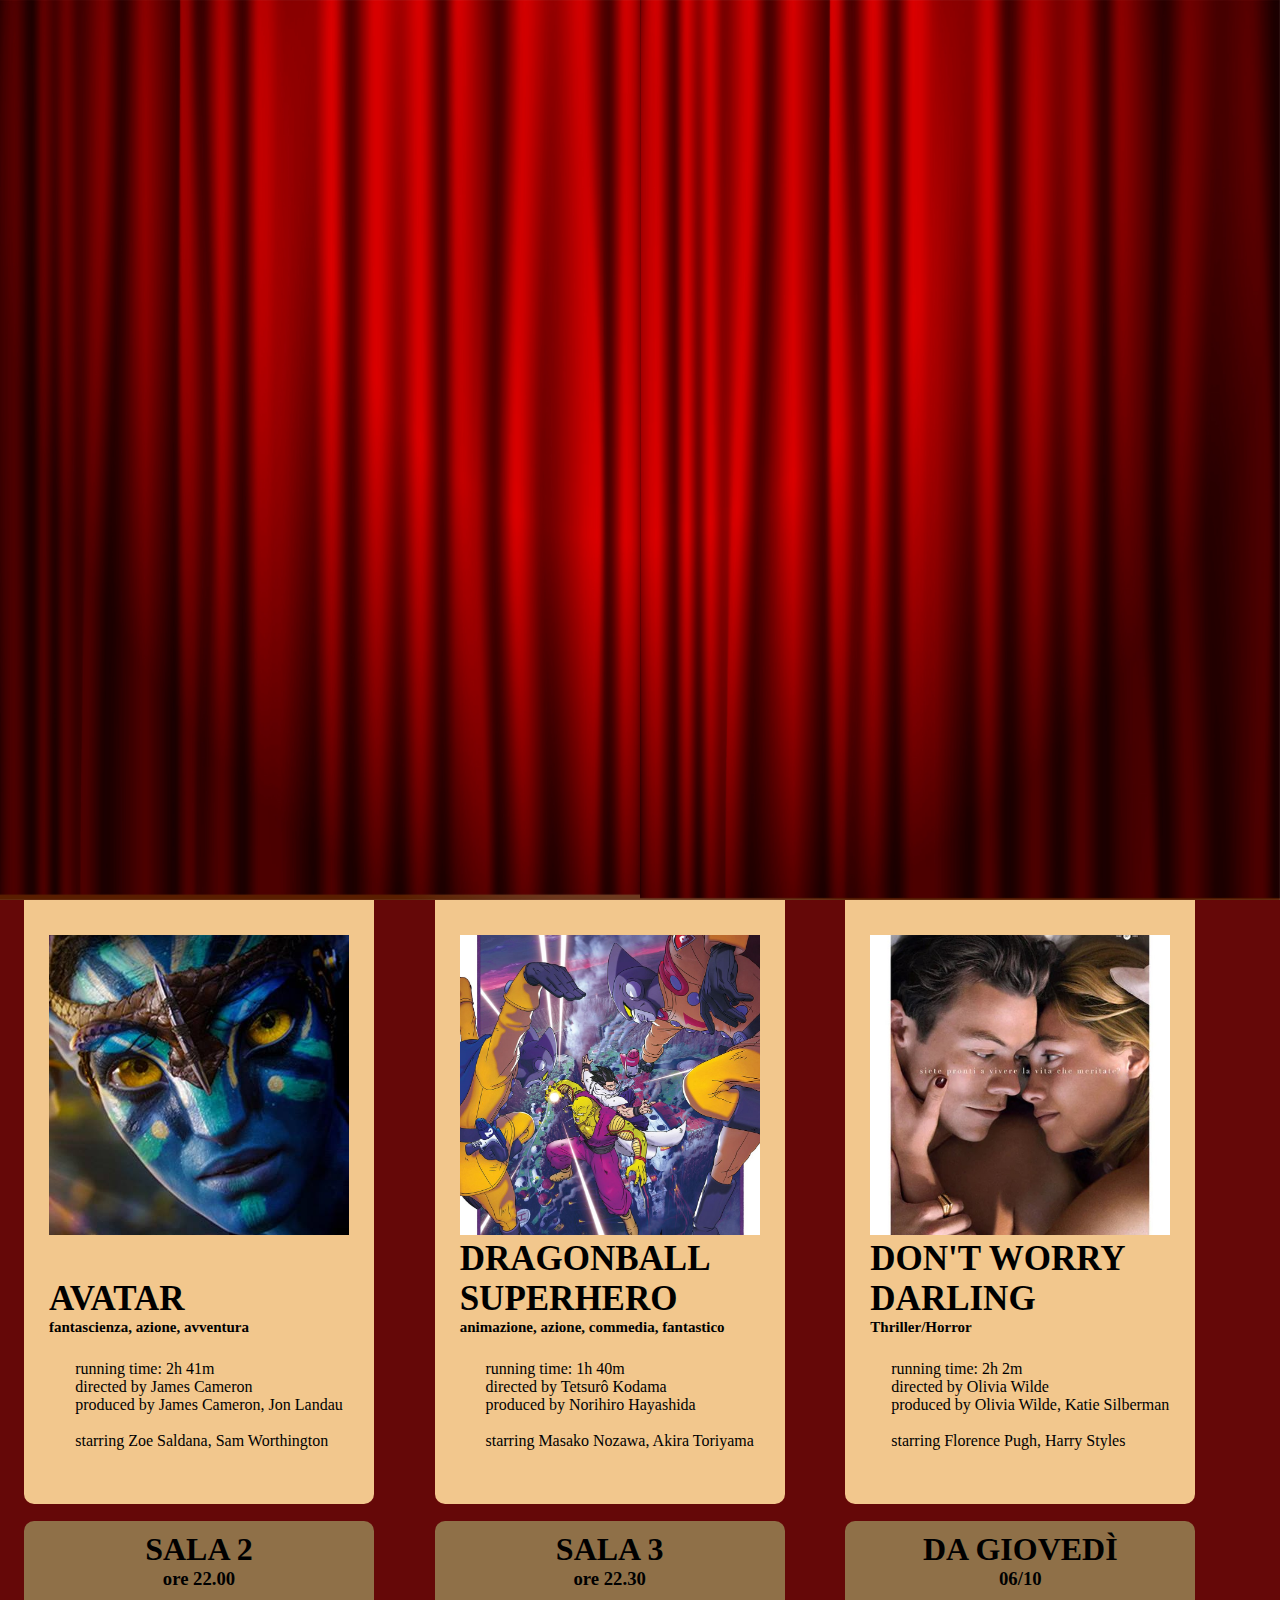
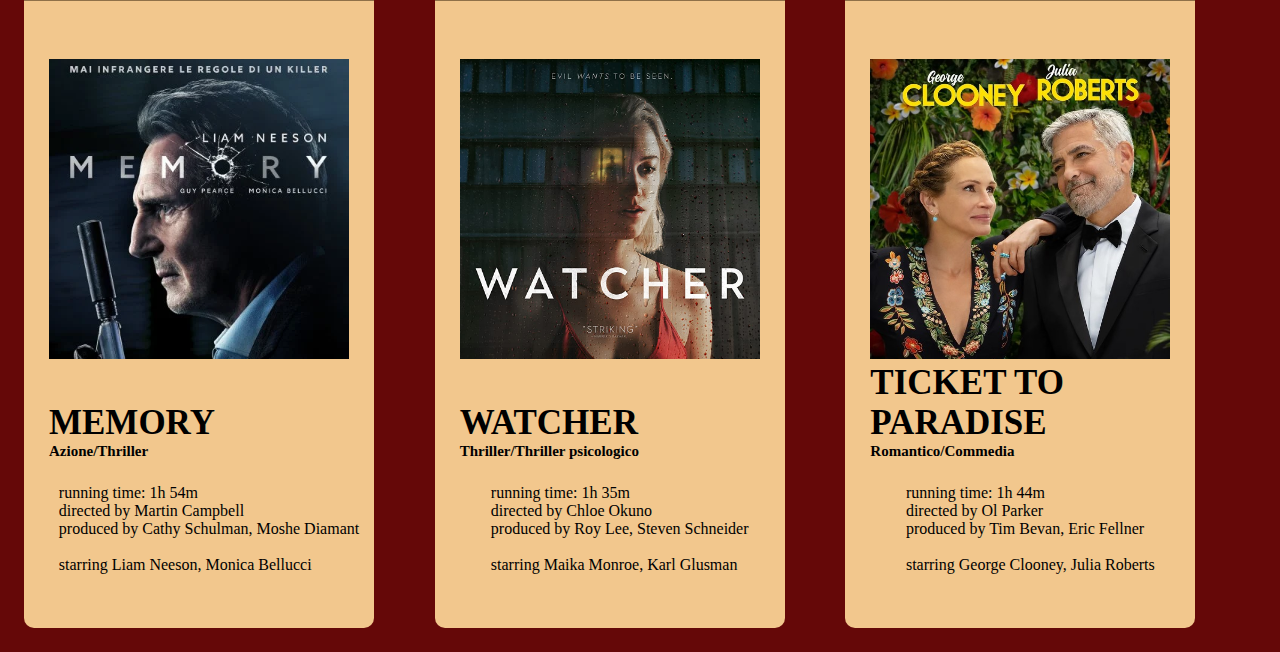
==== commit 53afa707: "added new film" ====
--- a/index.html
+++ b/index.html
@@ -99,7 +99,7 @@
             <!-- 1 film -->
             <div class="film-section-container-info">
                 <div class="film-card-hour">
-                    <h1>SALA 1</h1>
+                    <h1>sala 1</h1>
                     <h3>
                         ore 18.30 (3D) <br>
                         21.30 (3D)
@@ -124,7 +124,7 @@
              <!-- 2 film -->
              <div class="film-section-container-info">
                 <div class="film-card-hour">
-                    <h1>SALA 2</h1>
+                    <h1>sala 2</h1>
                     <h3>
                         ore 18.00 <br>
                         ore 20.00 
@@ -149,7 +149,7 @@
             <!-- 3 film -->
             <div class="film-section-container-info">
                 <div class="film-card-hour">
-                    <h1>SALA 3</h1>
+                    <h1>sala 3</h1>
                     <h3>
                         ore 18.00<br>
                         ore 20.15
@@ -175,7 +175,7 @@
             <!-- 4 film -->
             <div class="film-section-container-info">
                 <div class="film-card-hour">
-                    <h1>SALA 2</h1>
+                    <h1>sala 2</h1>
                     <h3>
                         ore 22.00
                     </h3>
@@ -200,7 +200,7 @@
             <!-- 5 film -->
             <div class="film-section-container-info">
                 <div class="film-card-hour">
-                    <h1>SALA 3</h1>
+                    <h1>sala 3</h1>
                     <h3>
                         ore 22.30
                     </h3>
@@ -222,6 +222,32 @@
                 </div>
             </div>
 
+             <!-- 6 film -->
+             <div class="film-section-container-info">
+                <div class="film-card-hour">
+                    <h1>da giovedì</h1>
+                    <h3>
+                        06/10
+                    </h3>
+                </div>
+                <div class="film-section-container-card">
+                    <div id="film-6-poster" class="film-img"></div>
+
+                    <div class="film-title-gender">
+                        <h1 class="film-title">ticket to paradise</h1>
+                        <h5>Romantico/Commedia</h5>
+                    </div>
+                    <p class="film-detail">
+                        running time: 1h 44m   <br>
+                        directed by Ol Parker <br>
+                        produced by Tim Bevan, Eric Fellner <br>
+                        <br>
+                        starring George Clooney, Julia Roberts
+                    </p>
+                </div>
+            </div>
+
+
 
 
         </div>
--- a/style/style.css
+++ b/style/style.css
@@ -440,6 +440,9 @@
     width: 300px;
   }
 }
+#film-section .film-section-container-info .film-card-hour h1 {
+  text-transform: uppercase;
+}
 #film-section .film-section-container-info .film-card-hour h3 {
   text-align: center;
 }
@@ -473,6 +476,11 @@
   background-image: url(/images/watcher.jpg);
   background-size: cover;
   background-position: 0 -18px;
+}
+#film-section .film-section-container-info .film-section-container-card #film-6-poster {
+  background-image: url(/images/ticket\ to\ paradise.jpg);
+  background-size: cover;
+  background-position: 0 -4px;
 }
 #film-section .film-section-container-info .film-section-container-card .film-img {
   width: 300px;
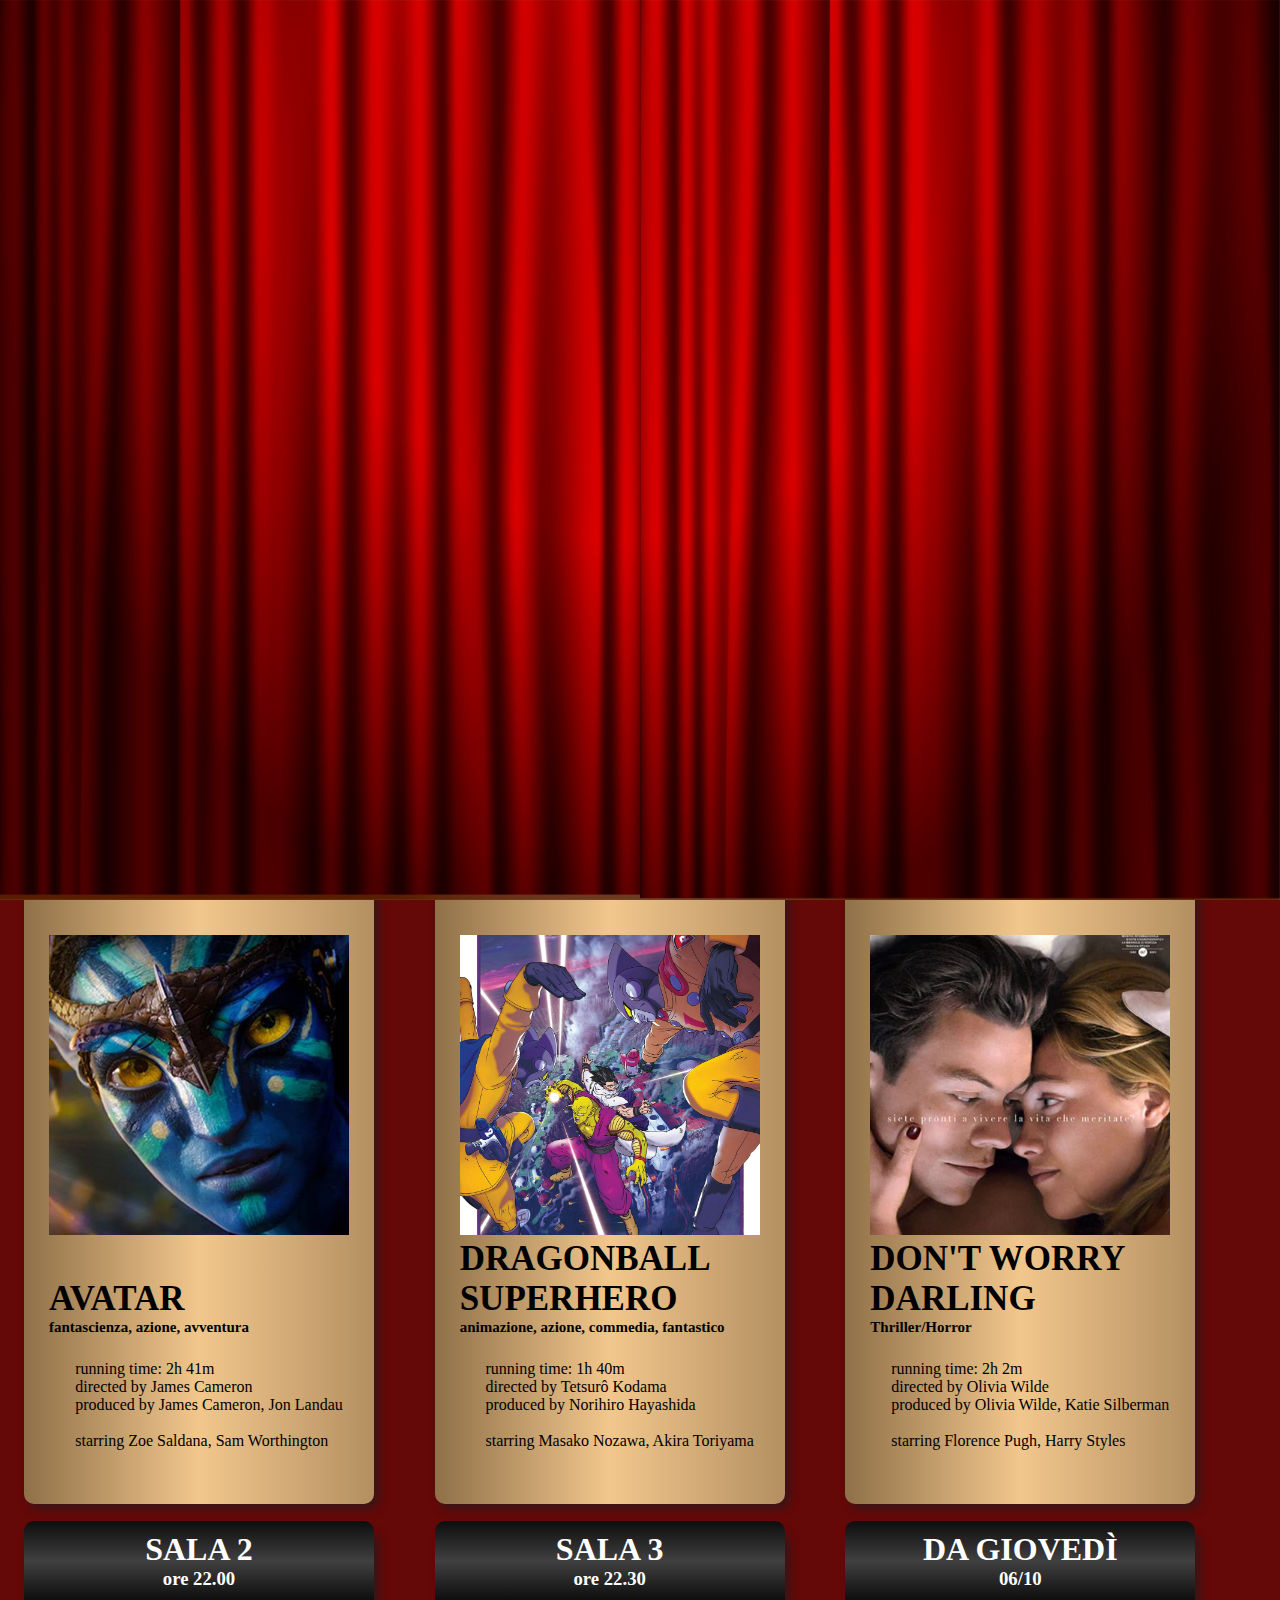
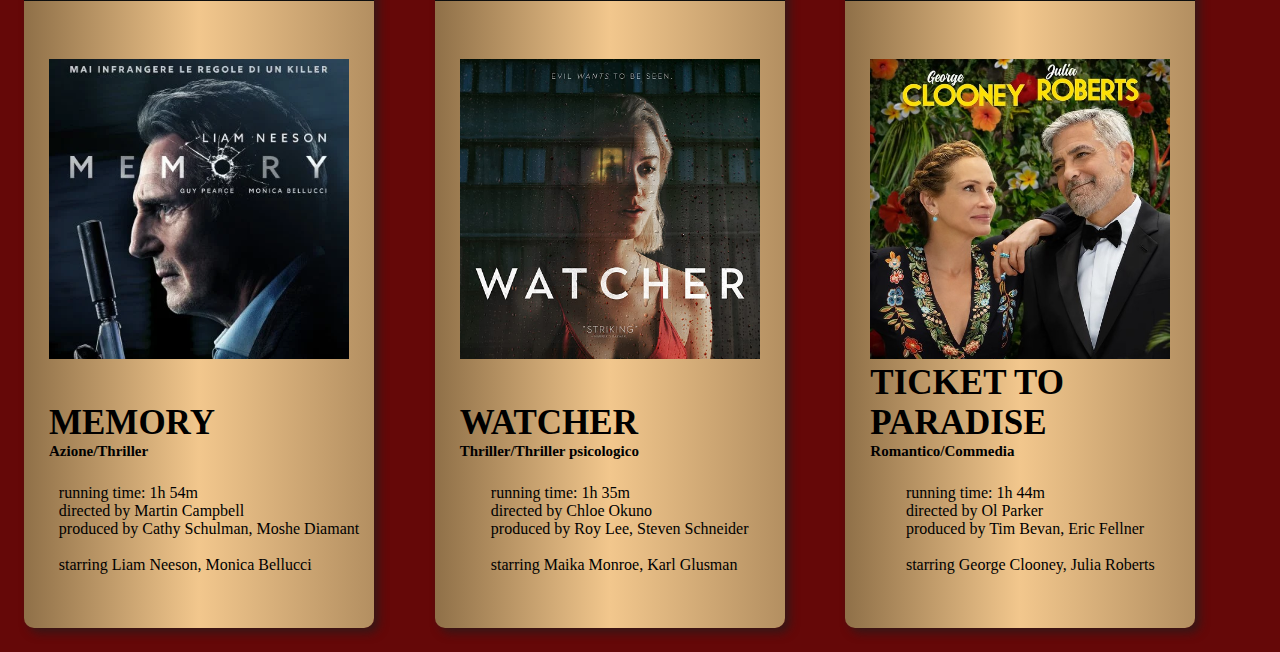
==== commit 062fd76c: "upgrade info censored" ====
--- a/index.html
+++ b/index.html
@@ -1,257 +1,283 @@
 <!DOCTYPE html>
 <html lang="en">
-<head>
-    <meta charset="UTF-8">
-    <meta http-equiv="X-UA-Compatible" content="IE=edge">
-    <meta name="viewport" content="width=device-width, initial-scale=1.0">
+  <head>
+    <meta charset="UTF-8" />
+    <meta http-equiv="X-UA-Compatible" content="IE=edge" />
+    <meta name="viewport" content="width=device-width, initial-scale=1.0" />
     <title>Cinema Golden</title>
 
-    <link rel="stylesheet" href="/style/style.css">
-</head>
-<body>
-
-<!-- CURTAIN -->
+    <link rel="stylesheet" href="/style/style.css" />
+  </head>
+  <body>
+    <!-- CURTAIN -->
 
     <div class="curtain">
-        <img class="curtain-panel-left" src="/images/curtain left.jpg" alt="">
-        <img class="curtain-panel-right" src="/images/curtain right.jpg" alt="">
+      <img class="curtain-panel-left" src="/images/curtain left.jpg" alt="" />
+      <img class="curtain-panel-right" src="/images/curtain right.jpg" alt="" />
     </div>
 
-<!-- NAVBAR -->
+    <!-- NAVBAR -->
     <section id="navbar-section">
-        <div class="navbar-container">
-
-            <div class="background-line">
-                
-            </div>
-            <div class="navbar-container-link">
-                <!-- home -->
-               <a id="home-link" name="home-link" href="/index.html">
-                <div class="navbar-container-link-element">
-                    <label id="home-label" for="home-link">home</label>
-                    <img class="current" src="/images/nav ticket section.png" alt="">
-                </div>
-               </a>
-               <!-- prossimamente -->
-               <a id="prossimamente-link" name="prossimamente-link" href="/pages/prossimamente.html">
-                <div class="navbar-container-link-element">
-                    <label id="prossimamente-label" for="prossimamente-link">prossimamente</label>
-                    <img src="/images/nav ticket section.png" alt="">
-                </div>
-               </a>
-               <!-- prezzi e promozioni -->
-               <a id="prezzi-link" name="prezzi-link" href="/pages/prezzi.html">
-                <div class="navbar-container-link-element">
-                    <label id="prezzi-label" for="prezzi-link">prezzi e promozioni</label>
-                    <img src="/images/nav ticket section.png" alt="">
-                </div>
-               </a>
-
-            </div>
-        </div>
+      <div class="navbar-container">
+        <div class="background-line"></div>
+        <div class="navbar-container-link">
+          <!-- home -->
+          <a id="home-link" name="home-link" href="/index.html">
+            <div class="navbar-container-link-element">
+              <label id="home-label" for="home-link">home</label>
+              <img
+                class="current"
+                src="/images/nav ticket section.png"
+                alt=""
+              />
+            </div>
+          </a>
+          <!-- prossimamente -->
+          <a
+            id="prossimamente-link"
+            name="prossimamente-link"
+            href="/pages/prossimamente.html"
+          >
+            <div class="navbar-container-link-element">
+              <label id="prossimamente-label" for="prossimamente-link"
+                >prossimamente</label
+              >
+              <img src="/images/nav ticket section.png" alt="" />
+            </div>
+          </a>
+          <!-- prezzi e promozioni -->
+          <a id="prezzi-link" name="prezzi-link" href="/pages/prezzi.html">
+            <div class="navbar-container-link-element">
+              <label id="prezzi-label" for="prezzi-link"
+                >prezzi e promozioni</label
+              >
+              <img src="/images/nav ticket section.png" alt="" />
+            </div>
+          </a>
+        </div>
+      </div>
     </section>
 
-<!-- HERO SECTION -->
+    <!-- HERO SECTION -->
     <section id="hero-section">
-        <div class="hero-section-container">
-            <div class="hero-section-container-img">
-                <!-- left -->
-                <div class="hero-section-container-img-left">
-                    <img id="hero-section-black-logo-img" src="/images/black logo .png" alt="black cinema golden logo">
-                    <img id="hero-section-lumiere-img" src="/images/lumiere.png" alt="cinema lumiere">
-                    <!-- prenotazioni -->
-                    <div class="prenotation">
-                        <a id="prenotation-link" name="prenotation-link" href="https://www.webtic.it/#/shopping?action=loadLocal&localId=5353"><img id="hero-section-webtic-img" src="/images/webtic.png" alt="webtic"></a>
-                        <label for="prenotation-link">Clicca per acquistare il biglietto on line</label>
-                    </div>
-                    
-                </div>
-                <!-- center -->
-                <div class="hero-section-container-img-center">
-                    <img id="hero-section-logo-img" src="/images/logo no bg.png" alt="cinema golden logo">
-                </div>
-                <!-- right -->
-                <div class="hero-section-container-img-right">
-                    <!-- 18app -->
-                    <a href="https://www.18app.italia.it/#!/">
-                        <img id="hero-section-18app-img" src="/images/18app.png" alt="18App">
-                    </a>
-                    <!-- carta docente -->
-                    <a href="https://www.cartadeldocente.istruzione.it/#/">
-                        <img id="hero-section-carta-docente-img" src="/images/carta docente.png" alt="carta docente">
-                    </a>
-
-                    <a href="https://www.facebook.com/multisala.golden/">
-                        <img id="hero-section-fb-img" src="/images/fblogo.png" alt="facebook">
-                    </a>
-
-                </div>
-
-               
-            </div>
-        </div>
+      <div class="hero-section-container">
+        <div class="hero-section-container-img">
+          <!-- left -->
+          <div class="hero-section-container-img-left">
+            <img
+              id="hero-section-black-logo-img"
+              src="/images/black logo .png"
+              alt="black cinema golden logo"
+            />
+            <img
+              id="hero-section-lumiere-img"
+              src="/images/lumiere.png"
+              alt="cinema lumiere"
+            />
+            <!-- prenotazioni -->
+            <div class="prenotation">
+              <a
+                id="prenotation-link"
+                name="prenotation-link"
+                href="https://www.webtic.it/"
+                ><img
+                  id="hero-section-webtic-img"
+                  src="/images/webtic.png"
+                  alt="webtic"
+              /></a>
+              <label for="prenotation-link"
+                >Clicca per acquistare il biglietto on line</label
+              >
+            </div>
+          </div>
+          <!-- center -->
+          <div class="hero-section-container-img-center">
+            <img
+              id="hero-section-logo-img"
+              src="/images/logo no bg.png"
+              alt="cinema golden logo"
+            />
+          </div>
+          <!-- right -->
+          <div class="hero-section-container-img-right">
+            <!-- 18app -->
+            <a href="https://www.18app.italia.it/#!/">
+              <img
+                id="hero-section-18app-img"
+                src="/images/18app.png"
+                alt="18App"
+              />
+            </a>
+            <!-- carta docente -->
+            <a href="https://www.cartadeldocente.istruzione.it/#/">
+              <img
+                id="hero-section-carta-docente-img"
+                src="/images/carta docente.png"
+                alt="carta docente"
+              />
+            </a>
+
+            <a href="https://www.facebook.com/">
+              <img
+                id="hero-section-fb-img"
+                src="/images/fblogo.png"
+                alt="facebook"
+              />
+            </a>
+          </div>
+        </div>
+      </div>
     </section>
 
-<!-- FILM SECTION -->
+    <!-- FILM SECTION -->
 
     <section id="film-section">
-        <div class="film-section-container">
-            <!-- 1 film -->
-            <div class="film-section-container-info">
-                <div class="film-card-hour">
-                    <h1>sala 1</h1>
-                    <h3>
-                        ore 18.30 (3D) <br>
-                        21.30 (3D)
-                    </h3>
-                </div>
-                <div class="film-section-container-card">
-                    <div id="film-1-poster" class="film-img"></div>
-                    <div class="film-title-gender">
-                        <h1 class="film-title">avatar</h1>
-                        <h5>fantascienza, azione, avventura</h5>
-                    </div>
-                    <p class="film-detail">
-                        running time: 2h 41m   <br>
-                        directed by James Cameron <br>
-                        produced by James Cameron, Jon Landau <br>
-                        <br>
-                        starring Zoe Saldana, Sam Worthington
-                    </p>
-                </div>
-            </div>
-
-             <!-- 2 film -->
-             <div class="film-section-container-info">
-                <div class="film-card-hour">
-                    <h1>sala 2</h1>
-                    <h3>
-                        ore 18.00 <br>
-                        ore 20.00 
-                    </h3>
-                </div>
-                <div class="film-section-container-card">
-                    <div id="film-2-poster" class="film-img"></div>
-                    <div class="film-title-gender">
-                        <h1 class="film-title">dragonball superhero</h1>
-                        <h5>animazione, azione, commedia, fantastico</h5>
-                    </div>
-                    <p class="film-detail">
-                        running time: 1h 40m   <br>
-                        directed by Tetsurô Kodama <br>
-                        produced by Norihiro Hayashida <br>
-                        <br>
-                        starring Masako Nozawa, Akira Toriyama
-                    </p>
-                </div>
-            </div>
-
-            <!-- 3 film -->
-            <div class="film-section-container-info">
-                <div class="film-card-hour">
-                    <h1>sala 3</h1>
-                    <h3>
-                        ore 18.00<br>
-                        ore 20.15
-                    </h3>
-                </div>
-                <div class="film-section-container-card">
-                    <div id="film-3-poster" class="film-img"></div>
-
-                    <div class="film-title-gender">
-                        <h1 class="film-title">Don't Worry Darling</h1>
-                        <h5>Thriller/Horror</h5>
-                    </div>
-                    <p class="film-detail">
-                        running time: 2h 2m   <br>
-                        directed by Olivia Wilde <br>
-                        produced by Olivia Wilde, Katie Silberman <br>
-                        <br>
-                        starring Florence Pugh, Harry Styles
-                    </p>
-                </div>
-            </div>
-           
-            <!-- 4 film -->
-            <div class="film-section-container-info">
-                <div class="film-card-hour">
-                    <h1>sala 2</h1>
-                    <h3>
-                        ore 22.00
-                    </h3>
-                </div>
-                <div class="film-section-container-card">
-                    <div id="film-4-poster" class="film-img"></div>
-
-                    <div class="film-title-gender">
-                        <h1 class="film-title">memory</h1>
-                        <h5>Azione/Thriller</h5>
-                    </div>
-                    <p class="film-detail">
-                        running time: 1h 54m   <br>
-                        directed by Martin Campbell <br>
-                        produced by Cathy Schulman, Moshe Diamant <br>
-                        <br>
-                        starring Liam Neeson, Monica Bellucci
-                    </p>
-                </div>
-            </div>
-
-            <!-- 5 film -->
-            <div class="film-section-container-info">
-                <div class="film-card-hour">
-                    <h1>sala 3</h1>
-                    <h3>
-                        ore 22.30
-                    </h3>
-                </div>
-                <div class="film-section-container-card">
-                    <div id="film-5-poster" class="film-img"></div>
-
-                    <div class="film-title-gender">
-                        <h1 class="film-title">watcher</h1>
-                        <h5>Thriller/Thriller psicologico</h5>
-                    </div>
-                    <p class="film-detail">
-                        running time: 1h 35m   <br>
-                        directed by Chloe Okuno <br>
-                        produced by Roy Lee, Steven Schneider <br>
-                        <br>
-                        starring Maika Monroe, Karl Glusman
-                    </p>
-                </div>
-            </div>
-
-             <!-- 6 film -->
-             <div class="film-section-container-info">
-                <div class="film-card-hour">
-                    <h1>da giovedì</h1>
-                    <h3>
-                        06/10
-                    </h3>
-                </div>
-                <div class="film-section-container-card">
-                    <div id="film-6-poster" class="film-img"></div>
-
-                    <div class="film-title-gender">
-                        <h1 class="film-title">ticket to paradise</h1>
-                        <h5>Romantico/Commedia</h5>
-                    </div>
-                    <p class="film-detail">
-                        running time: 1h 44m   <br>
-                        directed by Ol Parker <br>
-                        produced by Tim Bevan, Eric Fellner <br>
-                        <br>
-                        starring George Clooney, Julia Roberts
-                    </p>
-                </div>
-            </div>
-
-
-
-
-        </div>
+      <div class="film-section-container">
+        <!-- 1 film -->
+        <div class="film-section-container-info">
+          <div class="film-card-hour">
+            <h1>sala 1</h1>
+            <h3>
+              ore 18.30 (3D) <br />
+              21.30 (3D)
+            </h3>
+          </div>
+          <div class="film-section-container-card">
+            <div id="film-1-poster" class="film-img"></div>
+            <div class="film-title-gender">
+              <h1 class="film-title">avatar</h1>
+              <h5>fantascienza, azione, avventura</h5>
+            </div>
+            <p class="film-detail">
+              running time: 2h 41m <br />
+              directed by James Cameron <br />
+              produced by James Cameron, Jon Landau <br />
+              <br />
+              starring Zoe Saldana, Sam Worthington
+            </p>
+          </div>
+        </div>
+
+        <!-- 2 film -->
+        <div class="film-section-container-info">
+          <div class="film-card-hour">
+            <h1>sala 2</h1>
+            <h3>
+              ore 18.00 <br />
+              ore 20.00
+            </h3>
+          </div>
+          <div class="film-section-container-card">
+            <div id="film-2-poster" class="film-img"></div>
+            <div class="film-title-gender">
+              <h1 class="film-title">dragonball superhero</h1>
+              <h5>animazione, azione, commedia, fantastico</h5>
+            </div>
+            <p class="film-detail">
+              running time: 1h 40m <br />
+              directed by Tetsurô Kodama <br />
+              produced by Norihiro Hayashida <br />
+              <br />
+              starring Masako Nozawa, Akira Toriyama
+            </p>
+          </div>
+        </div>
+
+        <!-- 3 film -->
+        <div class="film-section-container-info">
+          <div class="film-card-hour">
+            <h1>sala 3</h1>
+            <h3>
+              ore 18.00<br />
+              ore 20.15
+            </h3>
+          </div>
+          <div class="film-section-container-card">
+            <div id="film-3-poster" class="film-img"></div>
+
+            <div class="film-title-gender">
+              <h1 class="film-title">Don't Worry Darling</h1>
+              <h5>Thriller/Horror</h5>
+            </div>
+            <p class="film-detail">
+              running time: 2h 2m <br />
+              directed by Olivia Wilde <br />
+              produced by Olivia Wilde, Katie Silberman <br />
+              <br />
+              starring Florence Pugh, Harry Styles
+            </p>
+          </div>
+        </div>
+
+        <!-- 4 film -->
+        <div class="film-section-container-info">
+          <div class="film-card-hour">
+            <h1>sala 2</h1>
+            <h3>ore 22.00</h3>
+          </div>
+          <div class="film-section-container-card">
+            <div id="film-4-poster" class="film-img"></div>
+
+            <div class="film-title-gender">
+              <h1 class="film-title">memory</h1>
+              <h5>Azione/Thriller</h5>
+            </div>
+            <p class="film-detail">
+              running time: 1h 54m <br />
+              directed by Martin Campbell <br />
+              produced by Cathy Schulman, Moshe Diamant <br />
+              <br />
+              starring Liam Neeson, Monica Bellucci
+            </p>
+          </div>
+        </div>
+
+        <!-- 5 film -->
+        <div class="film-section-container-info">
+          <div class="film-card-hour">
+            <h1>sala 3</h1>
+            <h3>ore 22.30</h3>
+          </div>
+          <div class="film-section-container-card">
+            <div id="film-5-poster" class="film-img"></div>
+
+            <div class="film-title-gender">
+              <h1 class="film-title">watcher</h1>
+              <h5>Thriller/Thriller psicologico</h5>
+            </div>
+            <p class="film-detail">
+              running time: 1h 35m <br />
+              directed by Chloe Okuno <br />
+              produced by Roy Lee, Steven Schneider <br />
+              <br />
+              starring Maika Monroe, Karl Glusman
+            </p>
+          </div>
+        </div>
+
+        <!-- 6 film -->
+        <div class="film-section-container-info">
+          <div class="film-card-hour">
+            <h1>da giovedì</h1>
+            <h3>06/10</h3>
+          </div>
+          <div class="film-section-container-card">
+            <div id="film-6-poster" class="film-img"></div>
+
+            <div class="film-title-gender">
+              <h1 class="film-title">ticket to paradise</h1>
+              <h5>Romantico/Commedia</h5>
+            </div>
+            <p class="film-detail">
+              running time: 1h 44m <br />
+              directed by Ol Parker <br />
+              produced by Tim Bevan, Eric Fellner <br />
+              <br />
+              starring George Clooney, Julia Roberts
+            </p>
+          </div>
+        </div>
+      </div>
     </section>
-
-</body>
-</html>+  </body>
+</html>
--- a/style/style.css
+++ b/style/style.css
@@ -89,7 +89,7 @@
   text-decoration: none;
 }
 #navbar-section .navbar-container-link a:hover img {
-  background-color: #b38f61;
+  background: linear-gradient(to right, #8f7048, #f2c78d, #b38f61);
 }
 #navbar-section .navbar-container-link-element {
   display: flex;
@@ -110,10 +110,10 @@
   }
 }
 #navbar-section .navbar-container-link-element .current {
-  background-color: #b38f61;
+  background: linear-gradient(to right, #8f7048, #f2c78d, #b38f61);
 }
 #navbar-section .navbar-container-link-element .current:hover {
-  background-color: #8f7048;
+  background: #8f7048;
 }
 #navbar-section .navbar-container-link-element label {
   text-transform: uppercase;
@@ -409,7 +409,7 @@
   }
 }
 #film-section .film-section-container-info {
-  background-color: #f2c78d;
+  background: linear-gradient(to right, #8f7048, #f2c78d, #b38f61);
   display: flex;
   align-items: center;
   justify-content: center;
@@ -417,6 +417,7 @@
   height: 700px;
   width: 350px;
   border-radius: 10px;
+  box-shadow: 5px 5px 10px rgba(30, 30, 30, 0.658);
 }
 @media screen and (max-width: 376px) {
   #film-section .film-section-container-info {
@@ -428,7 +429,7 @@
   align-items: center;
   justify-content: center;
   flex-direction: column;
-  background-color: #8f7048;
+  background: linear-gradient(#0D0D0D, #262626, #404040, #262626, #0D0D0D);
   position: relative;
   bottom: 62px;
   width: 350px;
@@ -442,9 +443,11 @@
 }
 #film-section .film-section-container-info .film-card-hour h1 {
   text-transform: uppercase;
+  color: #fff;
 }
 #film-section .film-section-container-info .film-card-hour h3 {
   text-align: center;
+  color: #fff;
 }
 #film-section .film-section-container-info .film-section-container-card {
   display: flex;
@@ -464,8 +467,8 @@
 }
 #film-section .film-section-container-info .film-section-container-card #film-3-poster {
   background-image: url(/images/dont\ worry\ darling\ .jpg);
-  background-size: cover;
-  background-position: 0 -68px;
+  background-size: 370px;
+  background-position: -44px -68px;
 }
 #film-section .film-section-container-info .film-section-container-card #film-4-poster {
   background-image: url(/images/memory.jpg);
@@ -526,4 +529,257 @@
 }
 #film-section .film-section-container-info .film-section-container-card .film-detail {
   padding-left: 1.25rem;
+}
+
+#prox-hero-section .prox-hero-section-container {
+  display: grid;
+  grid-template-columns: repeat(2, 1fr);
+  height: 1800px;
+  background-color: #000;
+}
+@media screen and (max-width: 768px) {
+  #prox-hero-section .prox-hero-section-container {
+    grid-template-columns: repeat(1, 1fr);
+  }
+}
+@media screen and (max-width: 376px) {
+  #prox-hero-section .prox-hero-section-container-left {
+    height: 100px;
+  }
+}
+#prox-hero-section .prox-hero-section-container-left .Words {
+  position: absolute;
+  bottom: 12px;
+  font-family: "Source Sans Pro", Helvetica, Arial, sans-serif;
+  font-size: 45px;
+  font-weight: 900;
+  letter-spacing: -2px;
+  text-transform: uppercase;
+  transform: translate3d(0, 0, 0);
+  -webkit-font-smoothing: antialiased;
+  -webkit-text-size-adjust: 100%;
+}
+@media screen and (max-width: 768px) {
+  #prox-hero-section .prox-hero-section-container-left .Words {
+    bottom: 275px;
+  }
+}
+@media screen and (max-width: 376px) {
+  #prox-hero-section .prox-hero-section-container-left .Words {
+    width: 357px;
+    overflow: hidden;
+    font-size: 25px;
+    height: 500px;
+    position: absolute;
+    bottom: -86px;
+    right: 55px;
+  }
+}
+#prox-hero-section .prox-hero-section-container-left .Words-line {
+  height: 50px;
+  overflow: hidden;
+  position: relative;
+}
+#prox-hero-section .prox-hero-section-container-left .Words-line:nth-child(odd) {
+  transform: skew(60deg, -30deg) scaleY(0.66667);
+}
+#prox-hero-section .prox-hero-section-container-left .Words-line:nth-child(even) {
+  transform: skew(0deg, -30deg) scaleY(1.33333);
+}
+#prox-hero-section .prox-hero-section-container-left .Words-line:nth-child(1) {
+  left: 29px;
+}
+#prox-hero-section .prox-hero-section-container-left .Words-line:nth-child(2) {
+  left: 58px;
+}
+#prox-hero-section .prox-hero-section-container-left .Words-line:nth-child(3) {
+  left: 87px;
+}
+#prox-hero-section .prox-hero-section-container-left .Words-line:nth-child(4) {
+  left: 116px;
+}
+#prox-hero-section .prox-hero-section-container-left .Words-line:nth-child(5) {
+  left: 145px;
+}
+#prox-hero-section .prox-hero-section-container-left .Words-line:nth-child(6) {
+  left: 174px;
+}
+#prox-hero-section .prox-hero-section-container-left .Words-line:nth-child(7) {
+  left: 203px;
+}
+#prox-hero-section .prox-hero-section-container-left p {
+  height: 50px;
+  line-height: 45px;
+  padding: 0 10px;
+  transition: all 0.4s ease-in-out;
+  transform: translate3d(0, 0, 0);
+  vertical-align: top;
+  white-space: nowrap;
+  color: #fff;
+}
+@media screen and (max-width: 376px) {
+  #prox-hero-section .prox-hero-section-container-left p {
+    width: 113px;
+  }
+}
+#prox-hero-section .prox-hero-section-container-left .cinema-name {
+  background-image: linear-gradient(to right, #8f7048, #f2c78d, #b38f61);
+  -webkit-background-clip: text;
+          background-clip: text;
+  -webkit-text-fill-color: transparent;
+}
+@media screen and (max-width: 376px) {
+  #prox-hero-section .prox-hero-section-container-left #text-to-golden {
+    visibility: hidden;
+    position: relative;
+  }
+}
+@media screen and (max-width: 376px) {
+  #prox-hero-section .prox-hero-section-container-left #text-to-golden:after {
+    visibility: visible;
+    position: absolute;
+    top: 0;
+    left: 0;
+    content: "golden";
+    background-image: linear-gradient(to right, #8f7048, #f2c78d, #b38f61);
+    -webkit-background-clip: text;
+            background-clip: text;
+    -webkit-text-fill-color: transparent;
+  }
+}
+#prox-hero-section .prox-hero-section-container-left .Words:hover p {
+  transform: translate3d(0, -50px, 0);
+}
+@media screen and (max-width: 768px) {
+  #prox-hero-section .prox-hero-section-container-left .Words:hover p {
+    transform: none;
+  }
+}
+#prox-hero-section .prox-hero-section-container-right {
+  display: grid;
+  grid-template-columns: repeat(2, 1fr);
+  padding-top: 1.5rem;
+}
+@media screen and (max-width: 768px) {
+  #prox-hero-section .prox-hero-section-container-right {
+    margin-top: 10rem;
+    padding-left: 3.5rem;
+  }
+}
+@media screen and (max-width: 376px) {
+  #prox-hero-section .prox-hero-section-container-right {
+    grid-template-columns: repeat(1, 1fr);
+    margin-top: 0;
+    padding-top: 0;
+    padding-left: 1.5rem;
+  }
+}
+#prox-hero-section .prox-hero-section-container-right .prox-film-container-card {
+  width: 300px;
+  height: 500px;
+  background-image: url(/images/prox\ ticket\ to\ paradise.jpg);
+  background-size: 520px;
+  background-position: center;
+  background-repeat: no-repeat;
+  display: flex;
+  align-items: flex-end;
+  border-radius: 10px;
+}
+#prox-hero-section .prox-hero-section-container-right .prox-film-container-card .film-title-gender {
+  background: linear-gradient(to right, #8f7048, #f2c78d, #b38f61);
+  position: absolute;
+  width: 300px;
+  height: 100px;
+  border-radius: 0 0 10px 10px;
+  display: flex;
+  align-items: center;
+  justify-content: center;
+  flex-direction: column;
+}
+#prox-hero-section .prox-hero-section-container-right .prox-film-container-card .film-title-gender .film-title {
+  text-transform: uppercase;
+}
+
+#price-section .price-container {
+  background-image: url(/images/rows-of-red-seats-in-a-theater.jpg);
+  width: 100%;
+  height: 800px;
+  background-repeat: no-repeat;
+  background-size: cover;
+  display: flex;
+  justify-content: center;
+  padding-top: 2rem;
+}
+@media screen and (max-width: 376px) {
+  #price-section .price-container {
+    height: 1200px;
+  }
+}
+#price-section .price-container-card {
+  background: rgba(30, 30, 30, 0.658);
+  width: 700px;
+  height: 370px;
+  display: grid;
+  align-items: center;
+  grid-template-columns: repeat(3, 1fr);
+  gap: 10px;
+  -webkit-backdrop-filter: blur(10px);
+          backdrop-filter: blur(10px);
+  border-radius: 10px;
+  padding: 0 1rem 0 1rem;
+  box-shadow: 2.5px 2.5px 10px #fff;
+}
+@media screen and (max-width: 376px) {
+  #price-section .price-container-card {
+    grid-template-columns: repeat(1, 1fr);
+    width: 300px;
+    height: 1000px;
+  }
+}
+#price-section .price-container-card .price-card {
+  background: linear-gradient(to right, #8f7048, #f2c78d, #b38f61);
+  border-radius: 10px;
+  height: 300px;
+}
+#price-section .price-container-card .price-card h1 {
+  text-transform: uppercase;
+  text-align: center;
+  background: linear-gradient(#0D0D0D, #262626, #404040, #262626, #0D0D0D);
+  height: 35px;
+  display: flex;
+  align-items: center;
+  justify-content: center;
+  color: #fff;
+}
+#price-section .price-container-card .price-card hgroup {
+  display: flex;
+  align-items: center;
+  justify-content: center;
+  flex-direction: column;
+  margin-top: 3rem;
+}
+#price-section .price-container-card .price-card hgroup h4 {
+  font-size: 29px;
+  text-transform: capitalize;
+}
+#price-section .price-container-card .price-card .circle {
+  background: linear-gradient(#0D0D0D, #262626, #404040, #262626, #0D0D0D);
+  border-radius: 50%;
+  width: 50px;
+  height: 50px;
+  display: flex;
+  align-items: center;
+  justify-content: center;
+  position: relative;
+  top: 40px;
+  left: 81px;
+}
+@media screen and (max-width: 376px) {
+  #price-section .price-container-card .price-card .circle {
+    left: 100px;
+  }
+}
+#price-section .price-container-card .price-card .circle i {
+  color: #f2c78d;
+  font-size: 30px;
 }/*# sourceMappingURL=style.css.map */